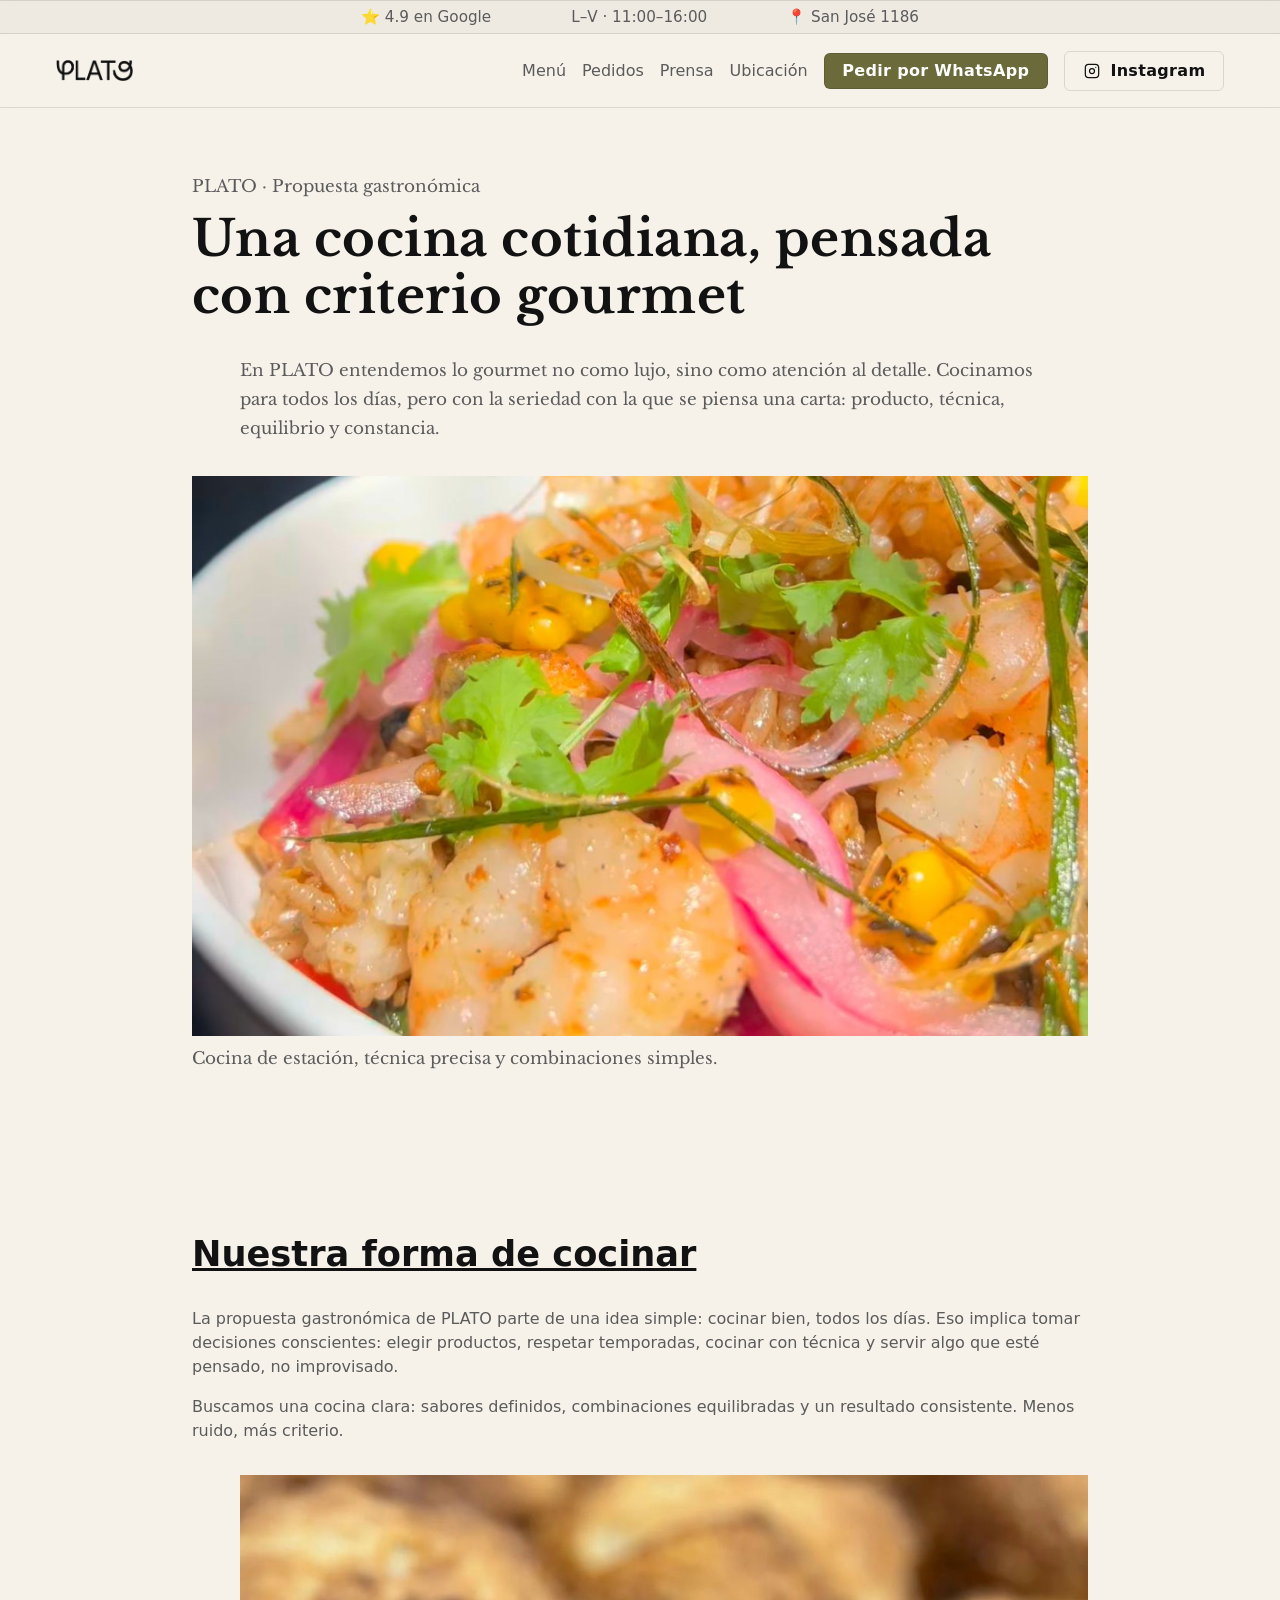
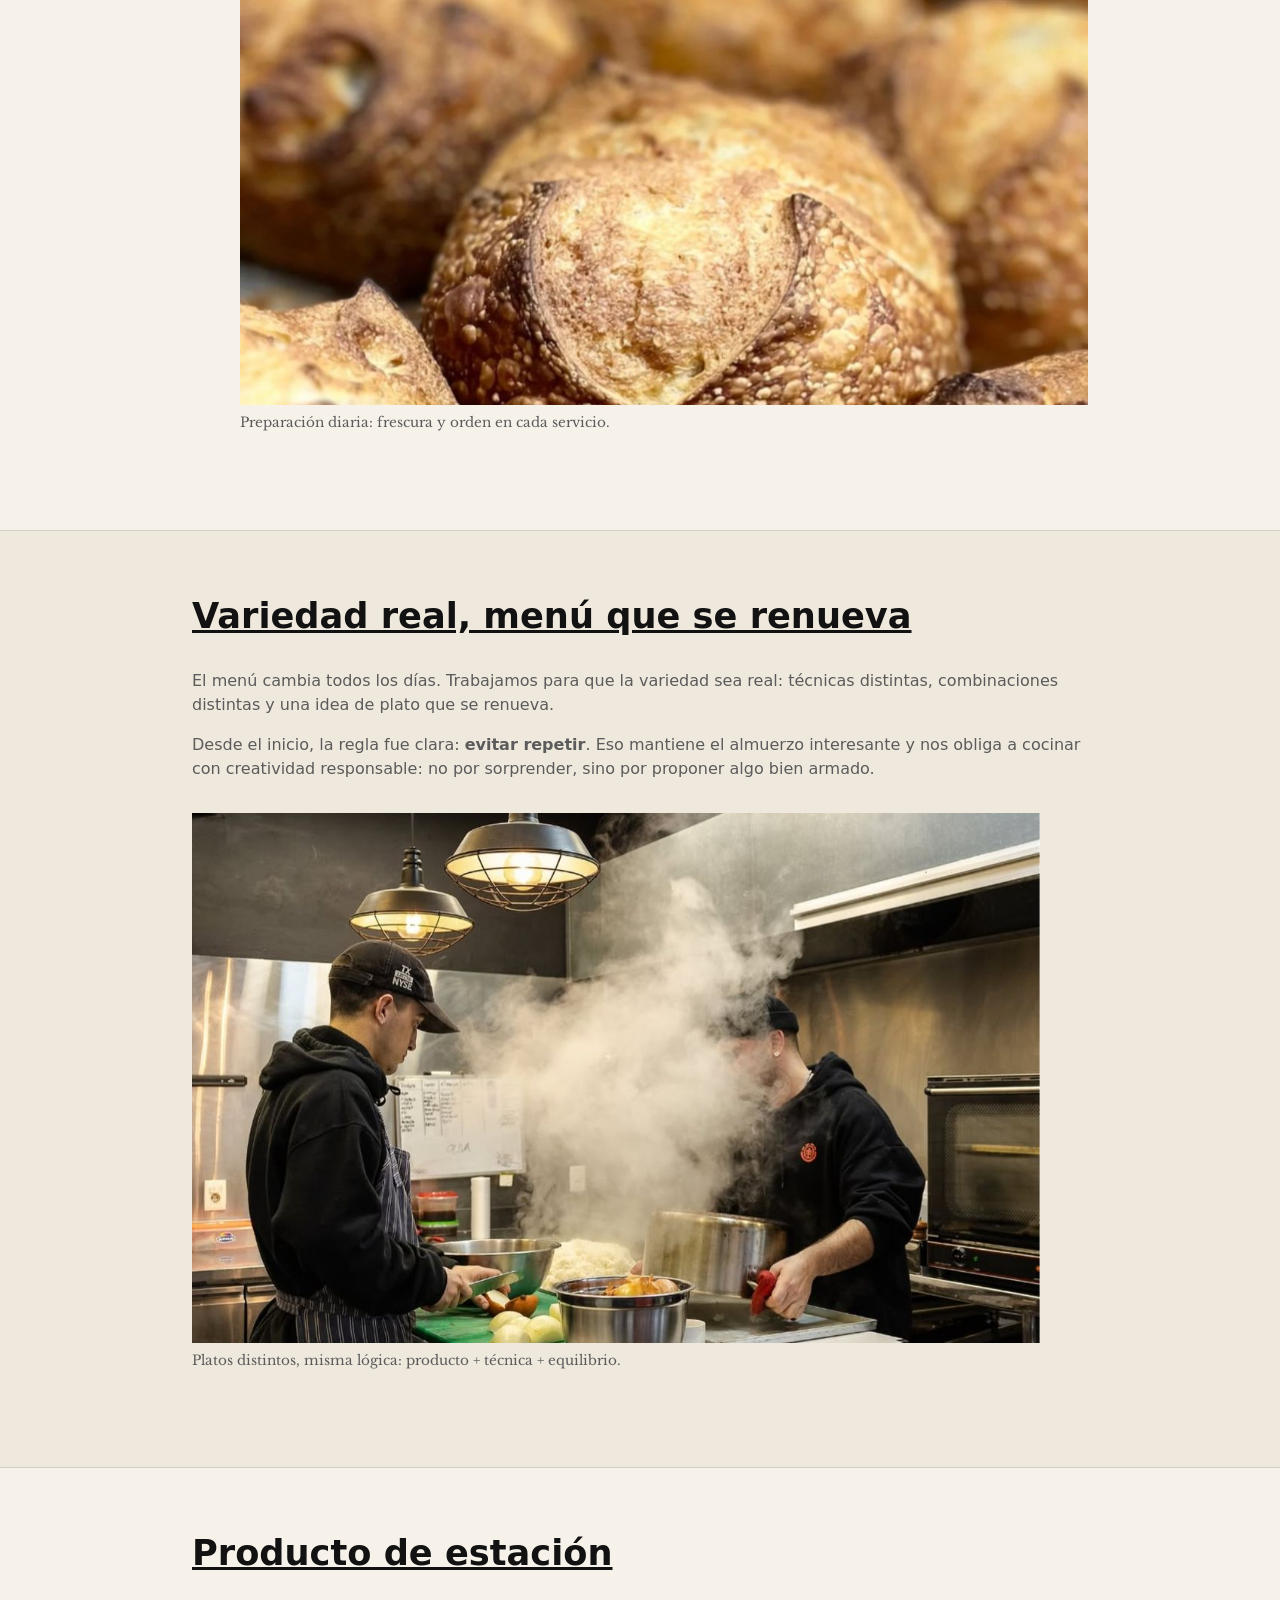
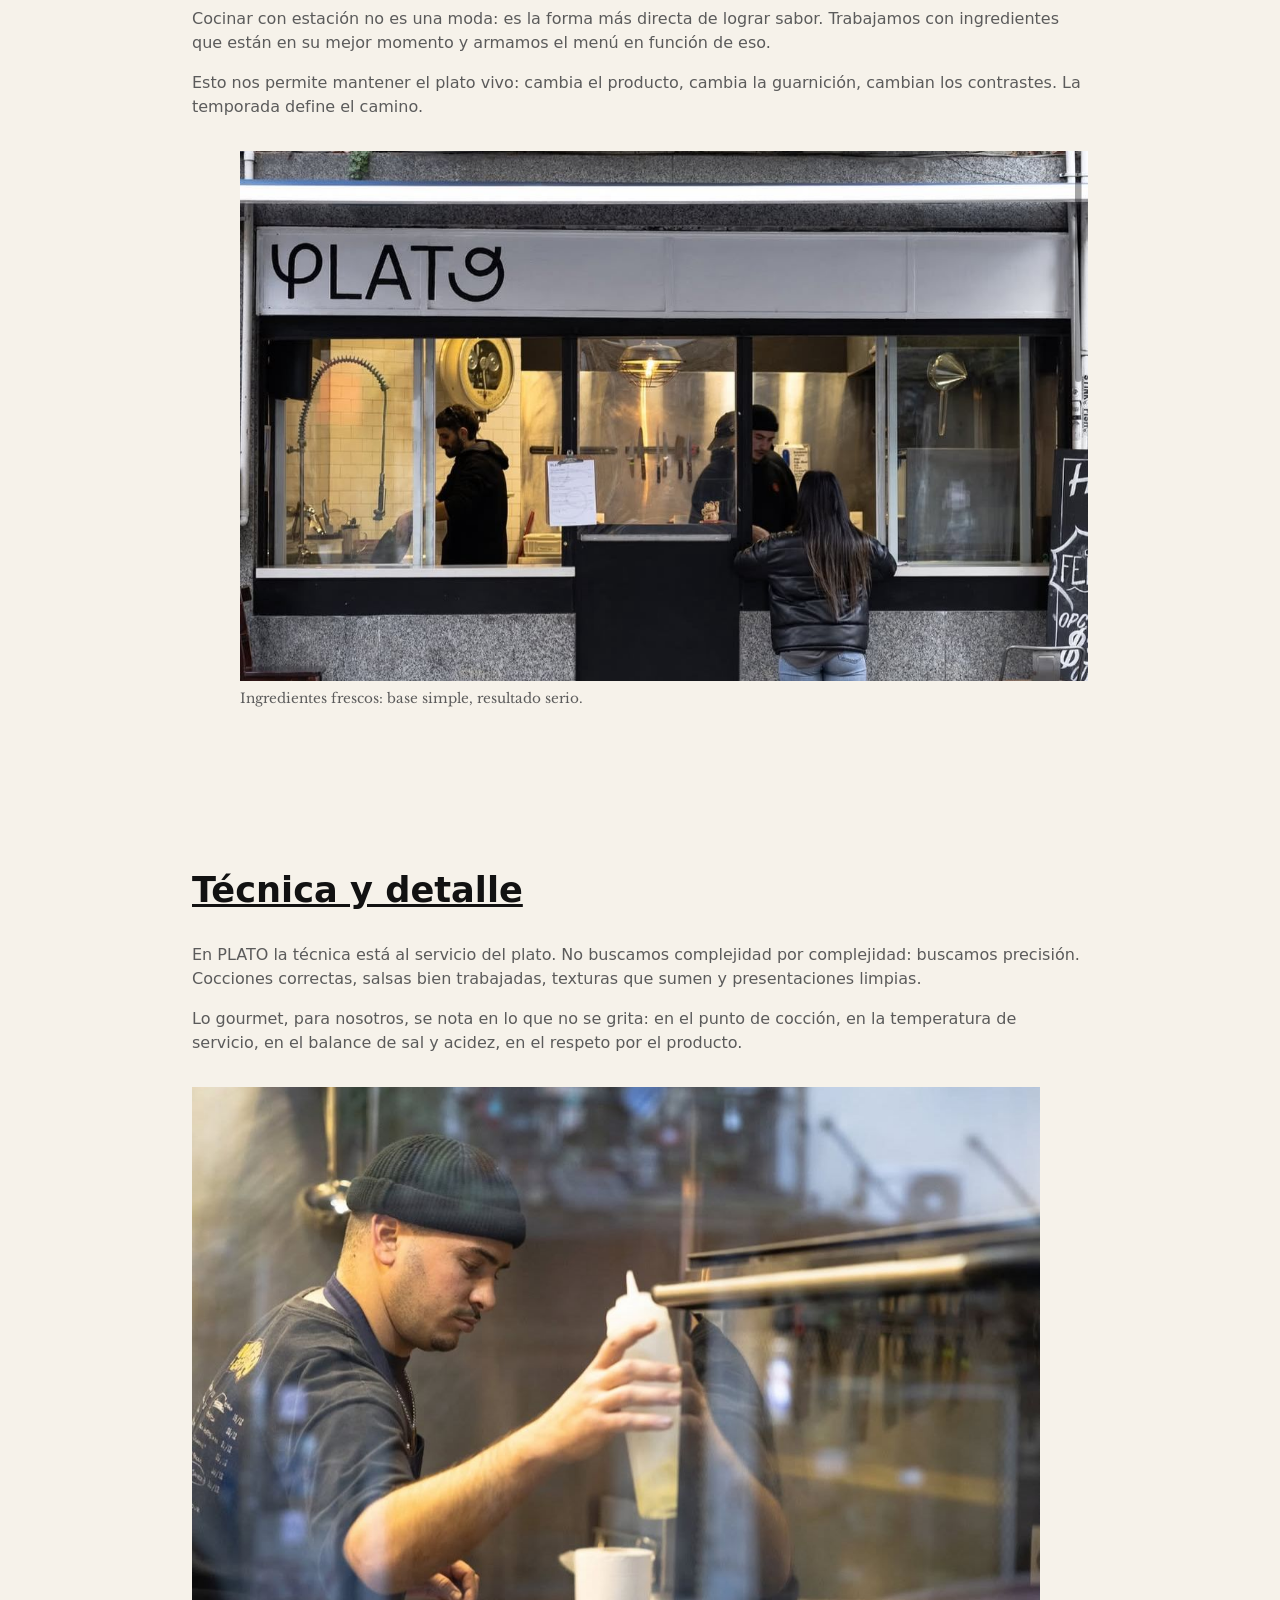
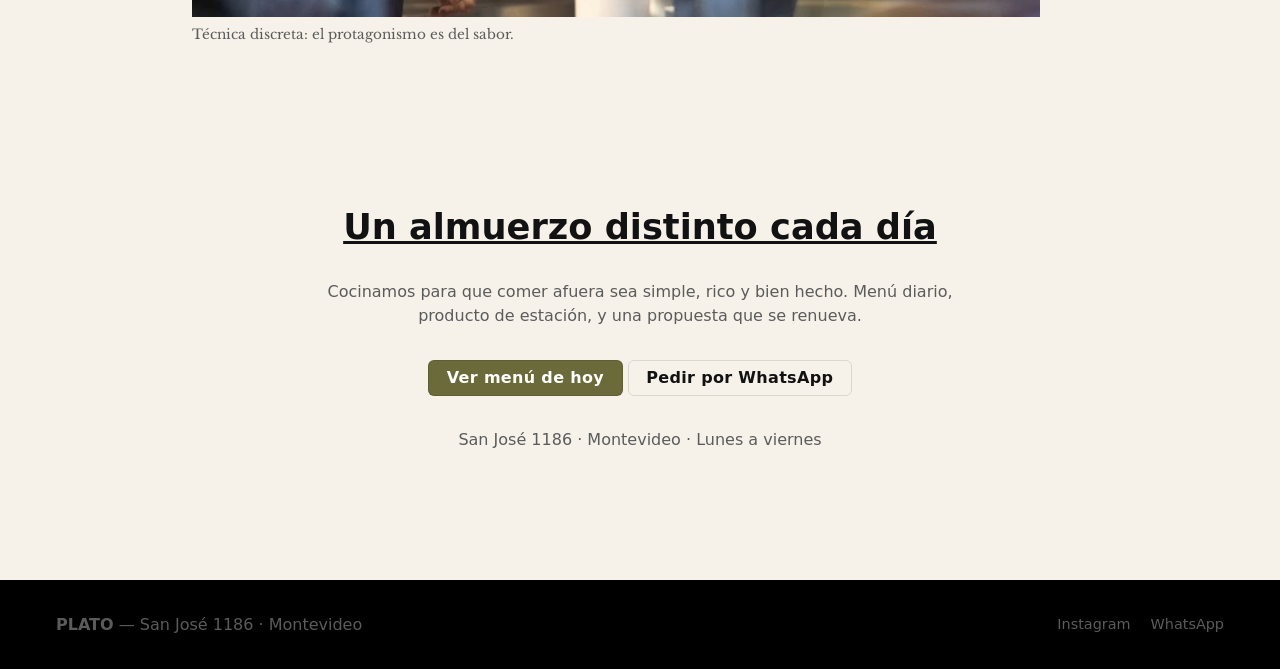
==== page.html @ 8101f3fa "coso" ====
<!doctype html>
<html lang="es">
  <head>
    <meta charset="UTF-8" />
    <meta name="viewport" content="width=device-width, initial-scale=1" />
    <title>Propuesta gastronómica | PLATO</title>

    <!-- (Opcional) Tipografía editorial -->
    <link rel="preconnect" href="https://fonts.googleapis.com" />
    <link rel="preconnect" href="https://fonts.gstatic.com" crossorigin />
    <link
      href="https://fonts.googleapis.com/css2?family=Libre+Baskerville:ital,wght@0,400;0,700;1,400&display=swap"
      rel="stylesheet"
    />

    <!-- Tu CSS -->
    <link rel="stylesheet" href="css/main.css" />
    <link rel="stylesheet" href="css/overrides.css" />
    <link rel="stylesheet" href="css/propuestapage.css" />
  </head>

  <body>
    <div class="page">
     <!-- Header -->
<header class="site-header" id="top">
  <section class="info-strip">
  <div class="container info-strip-inner">
    <a
  href="https://search.google.com/local/reviews?placeid=ChIJ72a1DeyBn5URlrzokHn5jHQ"
  target="_blank"
  rel="noopener"
  class="info-item info-google"
>
  ⭐ 4.9 en Google
</a>
    <span class="info-dot" aria-hidden="true"></span>
    <span class="info-item">L–V · 11:00–16:00</span>
    <span class="info-dot" aria-hidden="true"></span>
    <span class="info-item">📍 San José 1186</span>
  </div>
</section>
  <div class="container flex flex-between flex-wrap header-inner">
    <!-- Brand -->
    <a class="brand brand-logo-only" href="#top" aria-label="PLATO – Ir al inicio">
  <img
    class="brand-logo"
    src="assets/logo.png"
    alt="PLATO"
    width="44"
    height="44"
    loading="eager"
  />
</a>

    <!-- Nav desktop -->
    <nav class="nav nav-desktop" aria-label="Navegación principal">
      <a class="nav-link" href="#menu">Menú</a>
      <a class="nav-link" href="#pedidos">Pedidos</a>
      <a class="nav-link" href="#prensa">Prensa</a>
      <a class="nav-link" href="#ubicacion">Ubicación</a>

      <!-- CTA principal -->
      <a
        class="btn btn-primary nav-cta"
        href="https://wa.me/59891640124?text=Hola%20PLATO!%20Quiero%20pedir%20el%20plato%20de%20hoy."
        target="_blank"
        rel="noopener"
      >
        Pedir por WhatsApp
      </a>

      <!-- Link secundario -->
      <a
        class="btn btn-outline"
        href="https://www.instagram.com/plato.mvd"
        target="_blank"
        rel="noopener"
        aria-label="Instagram de PLATO"
        title="Instagram"
      >
        <svg
          class="btn-icon"
          xmlns="http://www.w3.org/2000/svg"
          viewBox="0 0 24 24"
          fill="none"
          stroke="currentColor"
          stroke-width="1.25"
          stroke-linecap="round"
          stroke-linejoin="round"
          aria-hidden="true"
        >
          <path stroke="none" d="M0 0h24v24H0z" fill="none" />
          <path
            d="M4 8a4 4 0 0 1 4 -4h8a4 4 0 0 1 4 4v8a4 4 0 0 1 -4 4h-8a4 4 0 0 1 -4 -4l0 -8"
          />
          <path d="M9 12a3 3 0 1 0 6 0a3 3 0 0 0 -6 0" />
          <path d="M16.5 7.5v.01" />
        </svg>
        Instagram
      </a>
    </nav>

    <!-- Botón hamburguesa (mobile) -->
    <button
      class="nav-toggle"
      type="button"
      aria-label="Abrir menú"
      aria-expanded="false"
      aria-controls="mobile-menu"
    >
      <span class="nav-toggle-lines" aria-hidden="true"></span>
    </button>
  </div>

  <!-- Overlay (mobile) -->
  <div class="menu-overlay" data-menu-close hidden></div>

  <!-- Menú mobile -->
  <div class="mobile-menu" id="mobile-menu" hidden>
    <nav class="nav nav-mobile" aria-label="Menú móvil">
      <a class="nav-link" href="index.html" data-menu-close>INICIO</a>
      <a class="nav-link" href="index.html#menu" data-menu-close>Menu</a>
      <a class="nav-link" href="index.html#prensa" data-menu-close>Prensa</a>
      <a class="nav-link" href="index.html#ubicacion" data-menu-close>Ubicación</a>

      <a
        class="btn btn-primary"
        href="https://wa.me/59891640124?text=Hola%20PLATO!%20Quiero%20pedir%20el%20plato%20de%20hoy."
        target="_blank"
        rel="noopener"
        data-menu-close
      >
        Pedir por WhatsApp
      </a>

      <a
        class="btn btn-outline"
        href="https://www.instagram.com/plato.mvd"
        target="_blank"
        rel="noopener"
        data-menu-close
      >
        <svg
          class="btn-icon"
          xmlns="http://www.w3.org/2000/svg"
          viewBox="0 0 24 24"
          fill="none"
          stroke="currentColor"
          stroke-width="1.25"
          stroke-linecap="round"
          stroke-linejoin="round"
          aria-hidden="true"
        >
          <path stroke="none" d="M0 0h24v24H0z" fill="none" />
          <path
            d="M4 8a4 4 0 0 1 4 -4h8a4 4 0 0 1 4 4v8a4 4 0 0 1 -4 4h-8a4 4 0 0 1 -4 -4l0 -8"
          />
          <path d="M9 12a3 3 0 1 0 6 0a3 3 0 0 0 -6 0" />
          <path d="M16.5 7.5v.01" />
        </svg>
        Instagram
      </a>
    </nav>
  </div>
</header><!-- HERO -->
<section class="section section-propuesta-hero">
  <div class="container container-narrow stack-md">
    <header class="stack-xs">
      <p class="text-muted">PLATO · Propuesta gastronómica</p>
      <h1>Una cocina cotidiana, pensada con criterio gourmet</h1>
    </header>

    <p class="text-muted max-w-lg">
      En PLATO entendemos lo gourmet no como lujo, sino como atención al
      detalle. Cocinamos para todos los días, pero con la seriedad con
      la que se piensa una carta: producto, técnica, equilibrio y
      constancia.
    </p>

    <!-- Imagen 1 (hero) -->
    <figure class="propuesta-media propuesta-center">
      <img
        src="assets/plato.jpg"
        alt="Plato servido con presentación minimalista"
        loading="lazy"
      />
      <figcaption class="text-muted">
        Cocina de estación, técnica precisa y combinaciones simples.
      </figcaption>
    </figure>
  </div>
</section>

<!-- FILOSOFÍA -->
<section class="section">
  <div class="container container-narrow stack-md">
    <h2>Nuestra forma de cocinar</h2>

    <div class="stack-sm">
      <p>
        La propuesta gastronómica de PLATO parte de una idea simple:
        cocinar bien, todos los días. Eso implica tomar decisiones
        conscientes: elegir productos, respetar temporadas, cocinar con
        técnica y servir algo que esté pensado, no improvisado.
      </p>

      <p>
        Buscamos una cocina clara: sabores definidos, combinaciones
        equilibradas y un resultado consistente. Menos ruido, más
        criterio.
      </p>
    </div>

    <!-- Imagen 2 -->
    <figure class="propuesta-media propuesta-right">
      <img
        src="assets/pancito.jpg"
        alt="Preparación de ingredientes frescos en cocina"
        loading="lazy"
      />
      <figcaption class="text-muted">
        Preparación diaria: frescura y orden en cada servicio.
      </figcaption>
    </figure>
  </div>
</section>

<!-- VARIEDAD / NO REPETIR -->
<section class="section section-propuesta-highlight">
  <div class="container container-narrow stack-md">
    <h2>Variedad real, menú que se renueva</h2>

    <div class="stack-sm">
      <p>
        El menú cambia todos los días. Trabajamos para que la variedad
        sea real: técnicas distintas, combinaciones distintas y una idea
        de plato que se renueva.
      </p>

      <p>
        Desde el inicio, la regla fue clara:
        <strong>evitar repetir</strong>. Eso mantiene el almuerzo
        interesante y nos obliga a cocinar con creatividad responsable:
        no por sorprender, sino por proponer algo bien armado.
      </p>
    </div>

    <!-- Imagen 3 -->
    <figure class="propuesta-media propuesta-left">
      <img
        src="assets/cocinas.jpg"
        alt="Tres platos diferentes servidos en mesa"
        loading="lazy"
      />
      <figcaption class="text-muted">
        Platos distintos, misma lógica: producto + técnica + equilibrio.
      </figcaption>
    </figure>
  </div>
</section>

<!-- PRODUCTO / ESTACIÓN -->
<section class="section">
  <div class="container container-narrow stack-md">
    <h2>Producto de estación</h2>

    <div class="stack-sm">
      <p>
        Cocinar con estación no es una moda: es la forma más directa de
        lograr sabor. Trabajamos con ingredientes que están en su mejor
        momento y armamos el menú en función de eso.
      </p>

      <p>
        Esto nos permite mantener el plato vivo: cambia el producto,
        cambia la guarnición, cambian los contrastes. La temporada
        define el camino.
      </p>
    </div>

    <!-- Imagen 4 -->
    <figure class="propuesta-media propuesta-right">
      <img
        src="assets/fachada.jpg"
        alt="Ingredientes frescos sobre mesa de trabajo"
        loading="lazy"
      />
      <figcaption class="text-muted">
        Ingredientes frescos: base simple, resultado serio.
      </figcaption>
    </figure>
  </div>
</section>

<!-- TÉCNICA -->
<section class="section">
  <div class="container container-narrow stack-md">
    <h2>Técnica y detalle</h2>

    <div class="stack-sm">
      <p>
        En PLATO la técnica está al servicio del plato. No buscamos
        complejidad por complejidad: buscamos precisión. Cocciones
        correctas, salsas bien trabajadas, texturas que sumen y
        presentaciones limpias.
      </p>

      <p>
        Lo gourmet, para nosotros, se nota en lo que no se grita: en el
        punto de cocción, en la temperatura de servicio, en el balance
        de sal y acidez, en el respeto por el producto.
      </p>
    </div>

    <!-- Imagen 5 -->
    <figure class="propuesta-media propuesta-left">
      <img
        src="assets/cocina.jpg"
        alt="Emplatado de un plato con terminación final"
        loading="lazy"
      />
      <figcaption class="text-muted">
        Técnica discreta: el protagonismo es del sabor.
      </figcaption>
    </figure>
  </div>
</section>
        <!-- CIERRE + CTA -->
        <section class="section section-propuesta-cta">
          <div class="container container-narrow stack-md text-center">
            <h2>Un almuerzo distinto cada día</h2>

            <p class="text-muted max-w-md">
              Cocinamos para que comer afuera sea simple, rico y bien hecho.
              Menú diario, producto de estación, y una propuesta que se renueva.
            </p>

            <div class="actions flex-center flex-wrap" style="gap: 0.75rem">
              <a class="btn btn-primary" href="/#menu">Ver menú de hoy</a>
              <a
                class="btn btn-outline"
                href="https://wa.me/59891640124"
                target="_blank"
                rel="noopener"
                >Pedir por WhatsApp</a
              >
            </div>

            <p class="text-muted">
              San José 1186 · Montevideo · Lunes a viernes
            </p>
          </div>
        </section>
      </main>

      <!-- FOOTER (reutilizá tu footer actual) -->
      <footer class="footer">
        <div class="container footer-inner">
          <p><strong>PLATO</strong> — San José 1186 · Montevideo</p>
          <div class="footer-links">
            <a
              href="https://instagram.com/plato.mvd"
              target="_blank"
              rel="noopener"
              >Instagram</a
            >
            <a href="https://wa.me/59891640124" target="_blank" rel="noopener"
              >WhatsApp</a
            >
          </div>
        </div>
      </footer>
    </div>

    <!-- (Opcional) Tu JS del menú mobile si ya lo tenés -->
    <script src="js/app.js"></script>
  </body>
</html>
---- css/main.css ----
/* =========================
   1. BASE (reset + variables)
========================= */
@import "base.css";

/* =========================
   2. LAYOUT (estructura)
========================= */
@import "layout.css";

/* =========================
   3. COMPONENTS (navbar, botones, cards)
========================= */
@import "components.css";
@import "navbar.css";

/* =========================
   4. PAGES / SECTIONS (hero, landing)
========================= */
@import "hero.css";
@import "seccionmenu.css";
@import "pruebasocial.css";
@import "galeria.css";
@import "ubicacion.css";
@import "propuesta.css";
/* =========================
   5. OVERRIDES / FIXES (siempre al final)
========================= */
@import "overrides.css";
---- css/overrides.css ----
/* =====================================================
   OVERRIDES — Proyecto PLATO
   (solo decisiones del sitio)
===================================================== */

/* 1) Fondo editorial global (JPG) */
body {
  background: var(--color-bg); /* sigue tu tema hibiscos */
}
:root {
  /* PLATO – tema editorial */
  --color-bg: #f6f2ea; /* papel */
  --color-bg-soft: #efe9dd; /* banda suave */
  --color-surface: #ffffff; /* cards */

  --color-text: #121212;
  --color-text-muted: #5b5b5b;
  --color-border: rgba(18, 18, 18, 0.12);

  --color-primary: #6b6a3a;
  --color-primary-dark: #4f4e2c;

  --header-bg: rgba(246, 242, 234, 0.92); /* 👈 PLATO header */
  --overlay-bg: rgba(20, 20, 20, 0.75);
}

/* 2) Levantamos TODO el contenido (solución limpia a “se superpone”) */
.page {
  position: relative;
  z-index: 1;
}

/* 3) Asegurar capas del header y overlays (si usás sticky + menú mobile) */
.site-header {
  background: var(--header-bg);
  position: sticky;
  top: 0;
  z-index: 100; /* arriba del contenido */
}

/* Overlay del menú mobile */
.menu-overlay {
  z-index: 200;
}

/* Panel del menú mobile */
.mobile-menu {
  z-index: 210;
}

/* 4) Si querés: en mobile bajamos opacidad/tamaño del fondo */
@media (max-width: 768px) {
  body::before {
    background-size: 140vw;
    opacity: 0.04;
  }
}
.page {
  position: relative;
  z-index: 1;
}
---- css/propuestapage.css ----
/* =====================================================
   PROPUESTA — Página editorial
===================================================== */

/* Tipografía editorial solo para esta página */
.section-propuesta-hero h1,
.section-propuesta-hero p,
main h2,
main p,
.propuesta-media figcaption {
  font-family: "Libre Baskerville", serif;
}

/* UI (nav/botones) en Inter/system */
.nav,
.btn,
.info-strip,
.footer {
  font-family: var(--font-ui);
}

/* Hero */
.section-propuesta-hero {
  padding-top: clamp(2rem, 6vw, 4rem);
  padding-bottom: clamp(2rem, 6vw, 4rem);
}

.section-propuesta-hero .text-muted {
  font-size: 1.05rem;
  line-height: 1.75;
}

.section-propuesta-hero h1 {
  font-size: clamp(2.1rem, 4.5vw, 3.1rem);
  line-height: 1.15;
  letter-spacing: 0.01em;
}

/* Lectura larga */
main h2 {
  font-size: clamp(1.5rem, 2.4vw, 2rem);
  line-height: 1.2;
  letter-spacing: 0.01em;
  margin-bottom: 0.25rem;
  text-decoration: underline;
}

main p {
  font-size: 1.05rem;
  line-height: 1.85;
  color: var(--color-text-muted);
}

/* Ritmo entre párrafos */
main .stack-sm > * + * {
  margin-top: 1rem;
}

/* Highlight section */
.section-propuesta-highlight {
  background: var(--color-bg-soft);
  border-top: 1px solid var(--color-border);
  border-bottom: 1px solid var(--color-border);
}

/* =====================================================
   PROPUESTA — Imagen + caption (sin card)
   + alternancia izquierda/derecha
===================================================== */

/* Figura (contenedor editorial) */
.propuesta-media {
  max-width: px;
  margin-block: 2rem;
}

/* Imagen */
.propuesta-media img {
  width: 100%;
  height: auto;
  display: block;

  aspect-ratio: 3 / 2; /* ✅ válido */
  object-fit: cover;

  border-radius: 0; /* PLATO editorial, recto. Cambiá si querés */
}

/* Caption (debajo, sin borde) */
.propuesta-media figcaption {
  margin-top: 0.5rem;
  padding: 0; /* ✅ sin padding tipo card */
  font-size: 0.85rem;
  line-height: 1.5;
  color: var(--color-text-muted);
  border: 0; /* ✅ sin borde tipo card */
}

/* Alternancia DESKTOP */
@media (min-width: 900px) {
  .propuesta-left {
    margin-left: 0;
    margin-right: auto;
  }

  .propuesta-right {
    margin-left: auto;
    margin-right: 0;
  }
}

/* Desktop: si querés un poco más panorámicas */
@media (min-width: 900px) {
  .propuesta-media img {
    aspect-ratio: 16 / 10;
  }
}

/* Mobile: centradas y lectura cómoda */
@media (max-width: 899px) {
  .propuesta-media {
    margin-inline: auto;
  }
}

@media (max-width: 600px) {
  main p {
    font-size: 1rem;
    line-height: 1.75;
  }

  .propuesta-media figcaption {
    font-size: 0.85rem;
  }
}

@media (min-width: 900px) {
  .propuesta-left {
    margin-left: 0;
    margin-right: auto;
    padding-right: 3rem; /* aire hacia el centro */
  }

  .propuesta-right {
    margin-left: auto;
    margin-right: 0;
    padding-left: 3rem; /* aire hacia el centro */
  }

  .propuesta-center {
    margin-inline: auto;
    padding-inline: 0;
  }
}
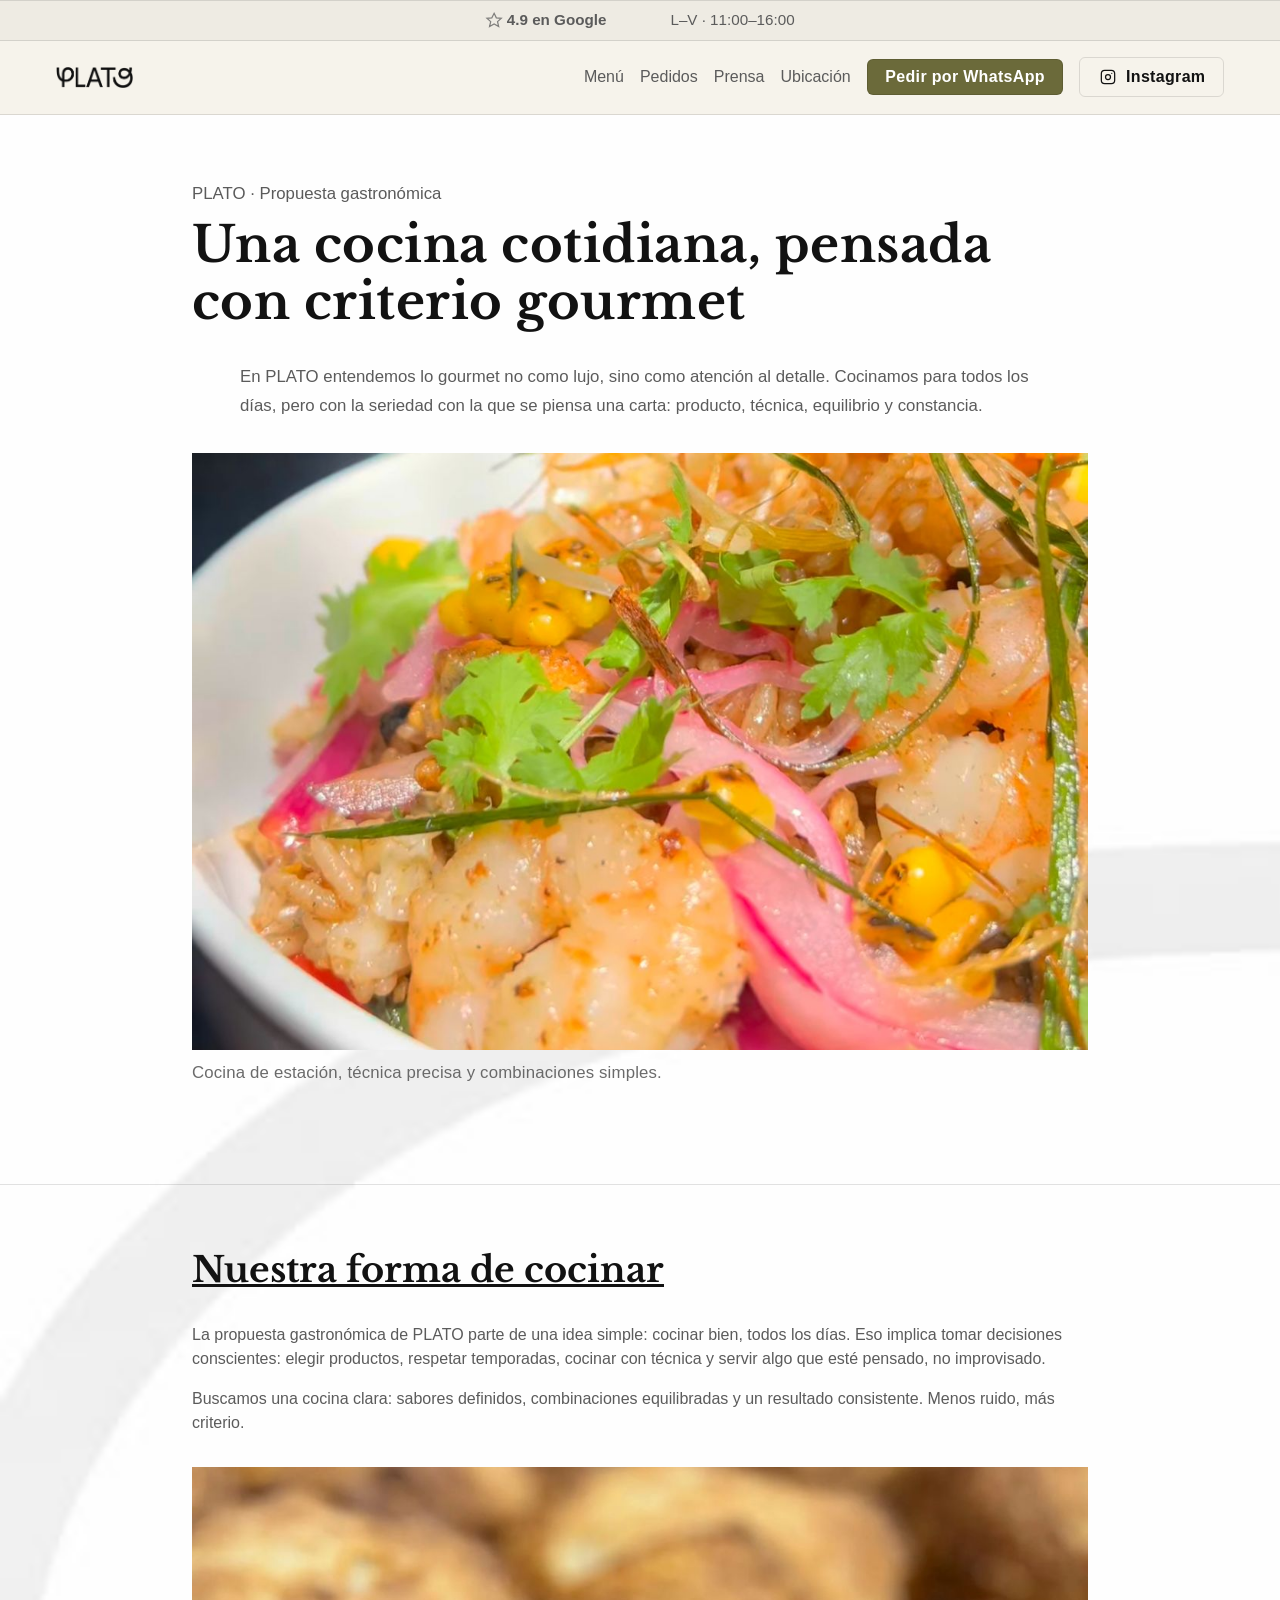
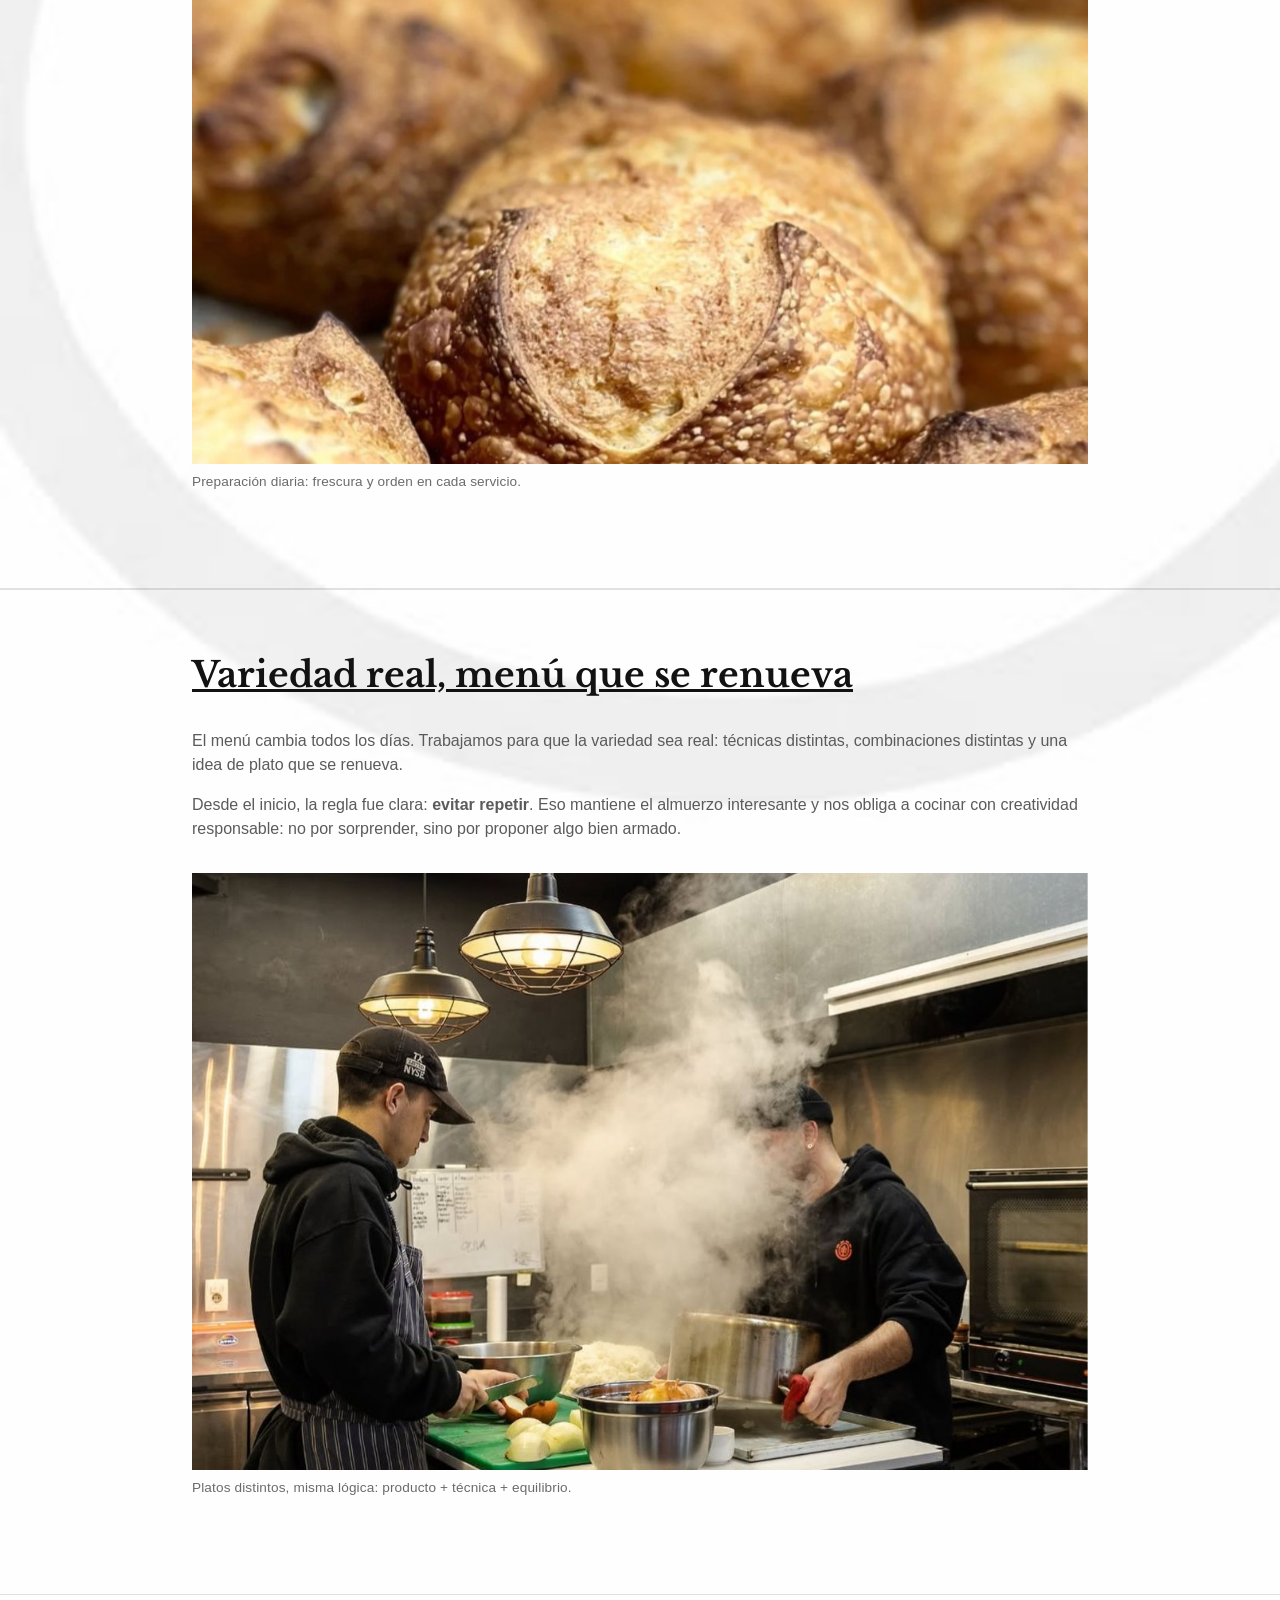
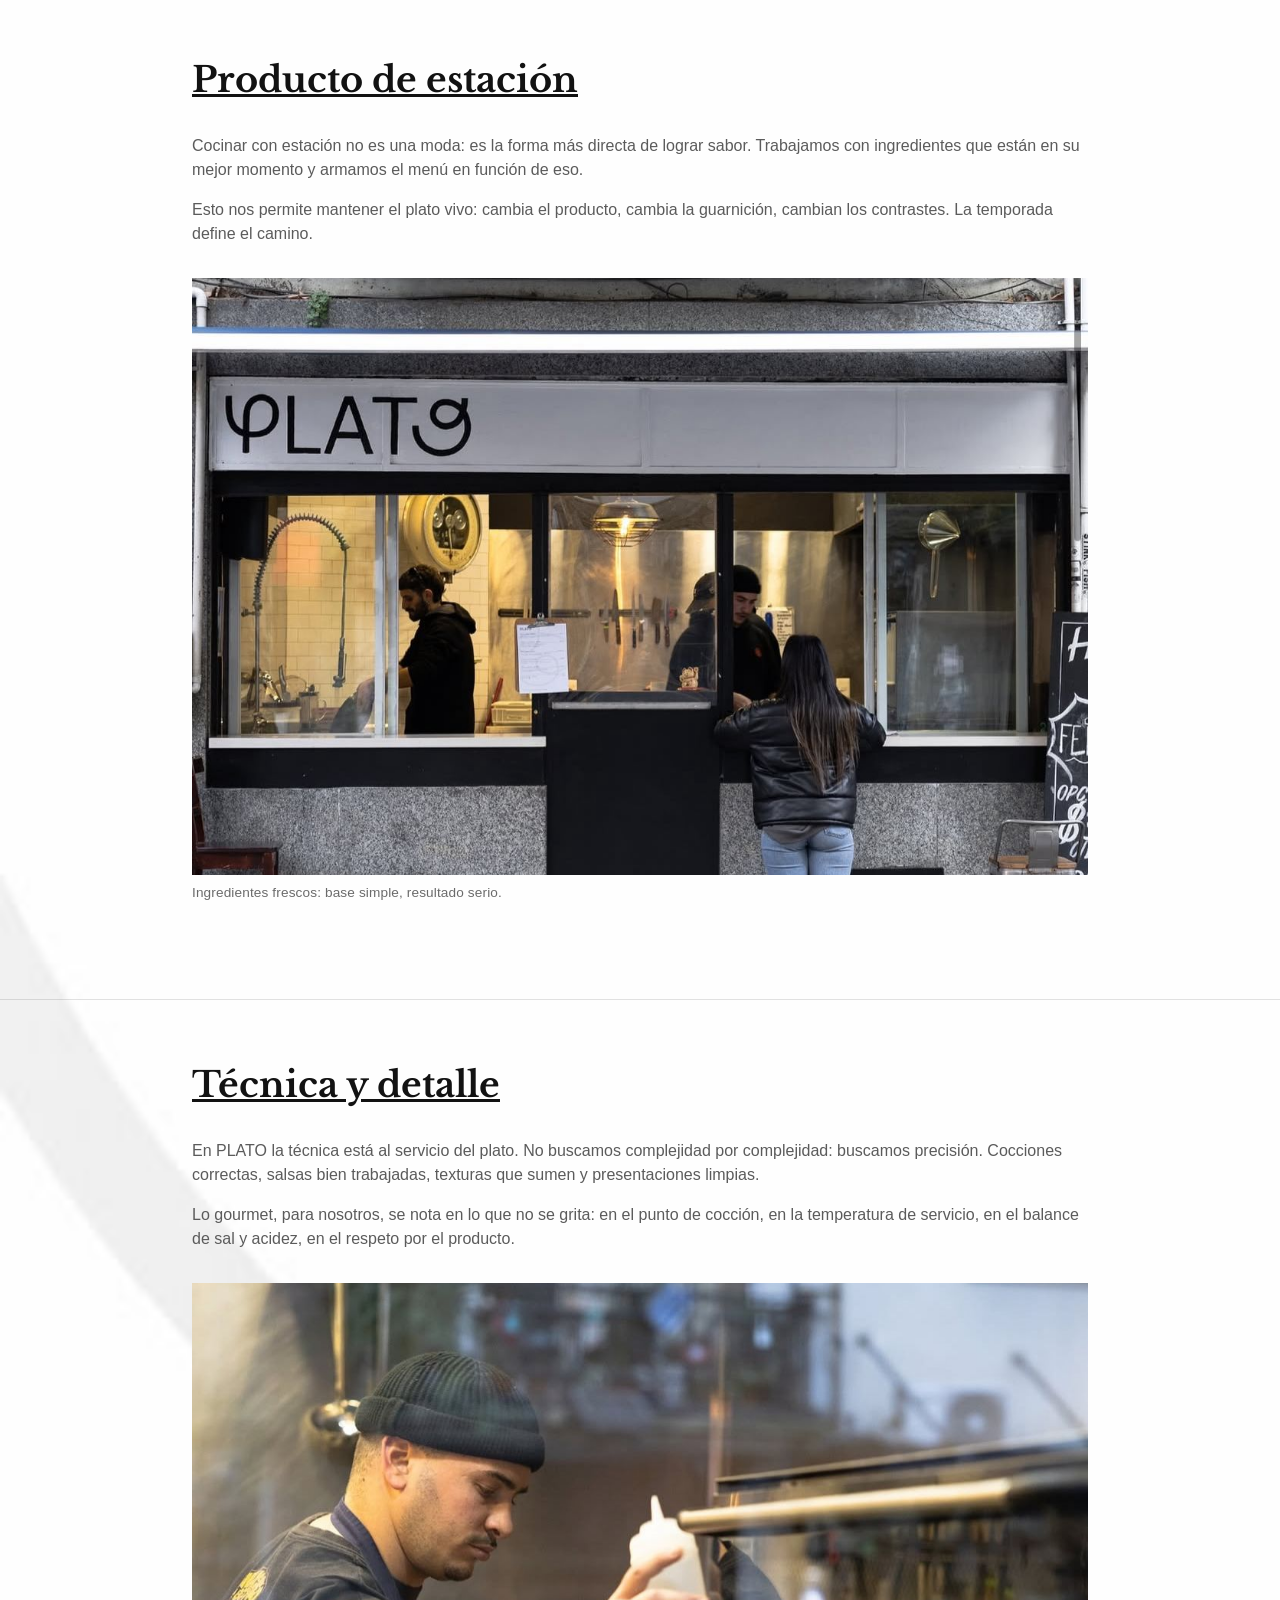
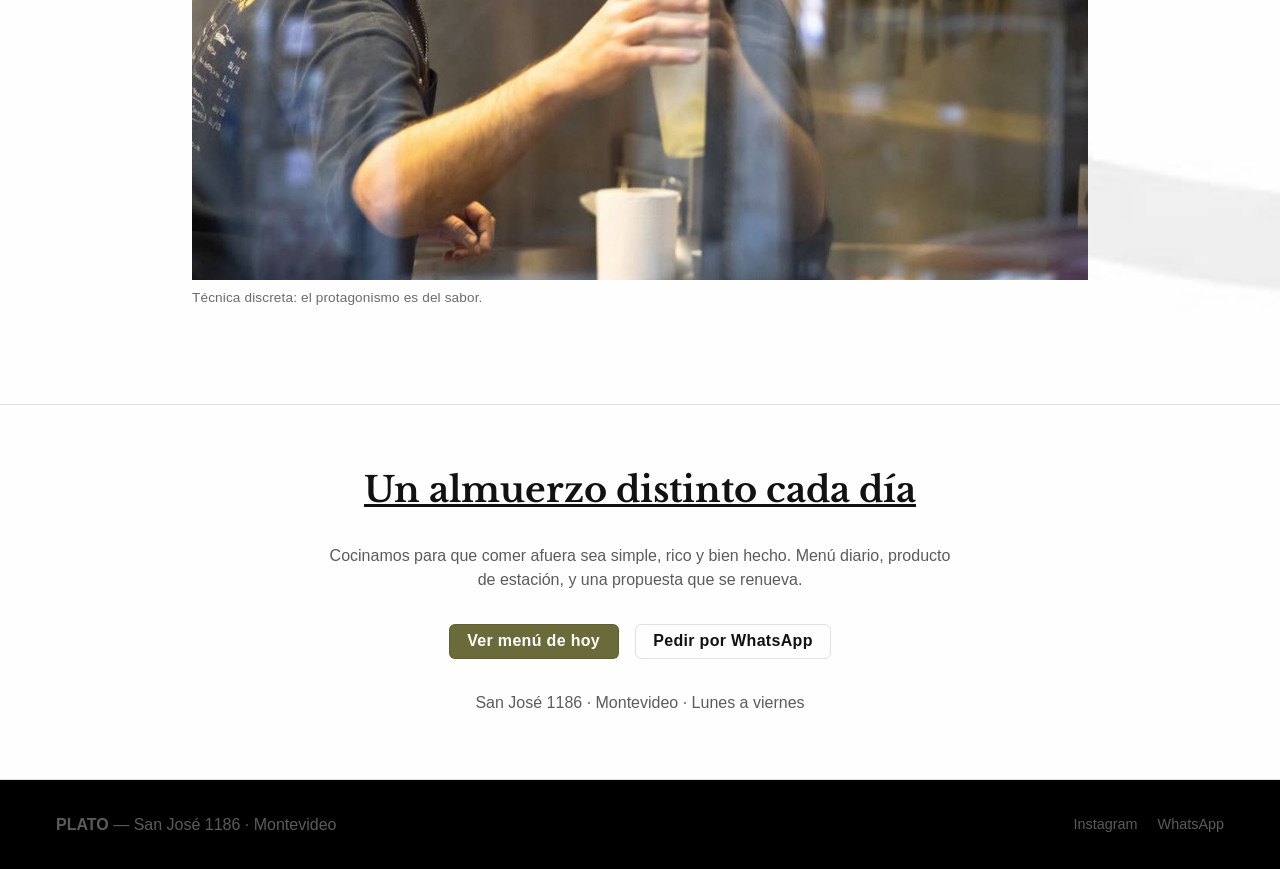
==== commit b1181e77: "actualiza" ====
--- a/page.html
+++ b/page.html
@@ -20,9 +20,9 @@
   </head>
 
   <body>
-    <div class="page">
+    <div class="page" id="top">
      <!-- Header -->
-<header class="site-header" id="top">
+<header class="site-header" >
   <section class="info-strip">
   <div class="container info-strip-inner">
     <a
@@ -31,14 +31,25 @@
   rel="noopener"
   class="info-item info-google"
 >
-  ⭐ 4.9 en Google
+ <svg
+  class="icon icon-star"
+  viewBox="0 0 24 24"
+  aria-hidden="true"
+>
+  <path
+    d="M12 3l2.9 6 6.6.6-5 4.4 1.5 6.4L12 17l-6 3.4L7.5 14 2.5 9.6 9 9z"
+    fill="none"
+    stroke="currentColor"
+    stroke-width="1.6"
+  />
+</svg><strong> 4.9 en Google</strong>
 </a>
     <span class="info-dot" aria-hidden="true"></span>
     <span class="info-item">L–V · 11:00–16:00</span>
-    <span class="info-dot" aria-hidden="true"></span>
-    <span class="info-item">📍 San José 1186</span>
-  </div>
-</section>
+    
+  </div>
+</section>
+  
   <div class="container flex flex-between flex-wrap header-inner">
     <!-- Brand -->
     <a class="brand brand-logo-only" href="#top" aria-label="PLATO – Ir al inicio">
@@ -118,7 +129,7 @@
   <!-- Menú mobile -->
   <div class="mobile-menu" id="mobile-menu" hidden>
     <nav class="nav nav-mobile" aria-label="Menú móvil">
-      <a class="nav-link" href="index.html" data-menu-close>INICIO</a>
+      <a class="nav-link" href="index.html" data-menu-close>Inicio</a>
       <a class="nav-link" href="index.html#menu" data-menu-close>Menu</a>
       <a class="nav-link" href="index.html#prensa" data-menu-close>Prensa</a>
       <a class="nav-link" href="index.html#ubicacion" data-menu-close>Ubicación</a>
@@ -335,8 +346,8 @@
               Menú diario, producto de estación, y una propuesta que se renueva.
             </p>
 
-            <div class="actions flex-center flex-wrap" style="gap: 0.75rem">
-              <a class="btn btn-primary" href="/#menu">Ver menú de hoy</a>
+            <div class="actions">
+              <a class="btn btn-primary" href="index.html#menu">Ver menú de hoy</a>
               <a
                 class="btn btn-outline"
                 href="https://wa.me/59891640124"
--- a/css/overrides.css
+++ b/css/overrides.css
@@ -5,8 +5,12 @@
 
 /* 1) Fondo editorial global (JPG) */
 body {
-  background: var(--color-bg); /* sigue tu tema hibiscos */
+  background: url(../assets/fondooo.jpeg);
+  background-position: left;
+  background-repeat: no-repeat;
+  background-size: cover;
 }
+
 :root {
   /* PLATO – tema editorial */
   --color-bg: #f6f2ea; /* papel */
@@ -59,3 +63,12 @@
   position: relative;
   z-index: 1;
 }
+
+:root {
+  --nav-offset: 100px; /* ajustá según la altura real del header */
+}
+
+html {
+  scroll-padding-top: var(--nav-offset);
+  scroll-behavior: smooth;
+}
--- a/css/propuestapage.css
+++ b/css/propuestapage.css
@@ -2,16 +2,13 @@
    PROPUESTA — Página editorial
 ===================================================== */
 
-/* Tipografía editorial solo para esta página */
-.section-propuesta-hero h1,
-.section-propuesta-hero p,
-main h2,
-main p,
-.propuesta-media figcaption {
+.page-propuesta h1,
+.page-propuesta p,
+.page-propuesta h2,
+.page-propuesta .propuesta-media figcaption {
   font-family: "Libre Baskerville", serif;
 }
 
-/* UI (nav/botones) en Inter/system */
 .nav,
 .btn,
 .info-strip,
@@ -37,7 +34,7 @@
 }
 
 /* Lectura larga */
-main h2 {
+.page-propuesta h2 {
   font-size: clamp(1.5rem, 2.4vw, 2rem);
   line-height: 1.2;
   letter-spacing: 0.01em;
@@ -45,78 +42,63 @@
   text-decoration: underline;
 }
 
-main p {
+.page-propuesta p {
   font-size: 1.05rem;
   line-height: 1.85;
   color: var(--color-text-muted);
 }
 
-/* Ritmo entre párrafos */
-main .stack-sm > * + * {
+.page-propuesta .stack-sm > * + * {
   margin-top: 1rem;
 }
 
-/* Highlight section */
+/* Highlight */
 .section-propuesta-highlight {
-  background: var(--color-bg-soft);
   border-top: 1px solid var(--color-border);
   border-bottom: 1px solid var(--color-border);
 }
 
 /* =====================================================
-   PROPUESTA — Imagen + caption (sin card)
-   + alternancia izquierda/derecha
+   PROPUESTA — Imagen + caption
 ===================================================== */
 
-/* Figura (contenedor editorial) */
 .propuesta-media {
-  max-width: px;
+  max-width: 920px;
   margin-block: 2rem;
 }
 
-/* Imagen */
 .propuesta-media img {
   width: 100%;
   height: auto;
   display: block;
-
-  aspect-ratio: 3 / 2; /* ✅ válido */
+  aspect-ratio: 3 / 2;
   object-fit: cover;
-
-  border-radius: 0; /* PLATO editorial, recto. Cambiá si querés */
+  border-radius: 0;
 }
 
-/* Caption (debajo, sin borde) */
 .propuesta-media figcaption {
   margin-top: 0.5rem;
-  padding: 0; /* ✅ sin padding tipo card */
+  padding: 0;
   font-size: 0.85rem;
   line-height: 1.5;
   color: var(--color-text-muted);
-  border: 0; /* ✅ sin borde tipo card */
+  border: 0;
+  opacity: 0.9;
+  letter-spacing: 0.01em;
 }
 
-/* Alternancia DESKTOP */
+/* Responsive */
 @media (min-width: 900px) {
-  .propuesta-left {
-    margin-left: 0;
-    margin-right: auto;
+  .propuesta-media {
+    aspect-ratio: 200px;
   }
 
-  .propuesta-right {
-    margin-left: auto;
-    margin-right: 0;
+  .propuesta-center {
+    margin-inline: auto;
+    padding-inline: 0;
   }
 }
 
-/* Desktop: si querés un poco más panorámicas */
-@media (min-width: 900px) {
-  .propuesta-media img {
-    aspect-ratio: 16 / 10;
-  }
-}
-
-/* Mobile: centradas y lectura cómoda */
 @media (max-width: 899px) {
   .propuesta-media {
     margin-inline: auto;
@@ -124,7 +106,7 @@
 }
 
 @media (max-width: 600px) {
-  main p {
+  .page-propuesta p {
     font-size: 1rem;
     line-height: 1.75;
   }
@@ -132,23 +114,20 @@
   .propuesta-media figcaption {
     font-size: 0.85rem;
   }
+  .section-propuesta-cta .actions {
+    flex-direction: column;
+    align-items: center;
+    gap: 0.75rem;
+  }
+
+  .section-propuesta-cta .actions .btn {
+    width: 80%;
+    max-width: 260px;
+  }
 }
 
-@media (min-width: 900px) {
-  .propuesta-left {
-    margin-left: 0;
-    margin-right: auto;
-    padding-right: 3rem; /* aire hacia el centro */
-  }
-
-  .propuesta-right {
-    margin-left: auto;
-    margin-right: 0;
-    padding-left: 3rem; /* aire hacia el centro */
-  }
-
-  .propuesta-center {
-    margin-inline: auto;
-    padding-inline: 0;
-  }
+.section-propuesta-cta .actions {
+  display: flex;
+  justify-content: center;
+  gap: 1rem; /* 🔑 separa los botones */
 }
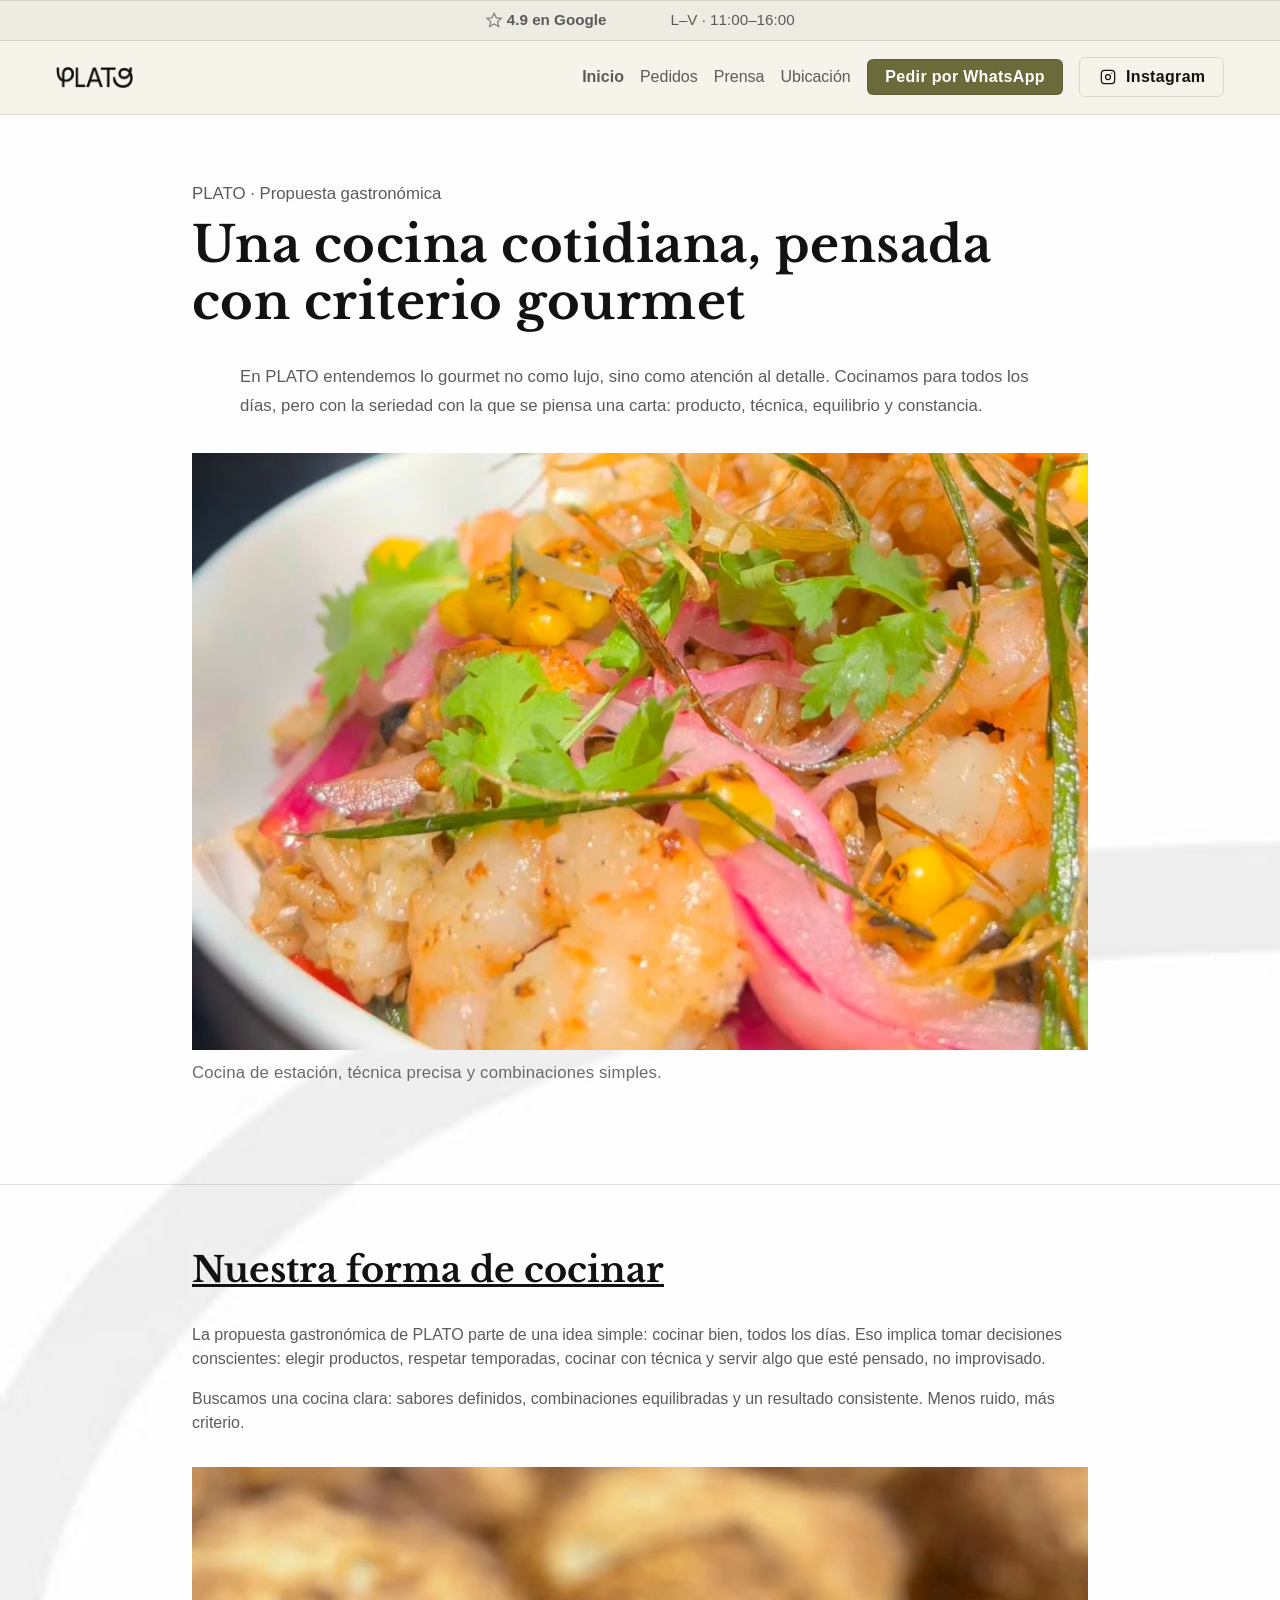
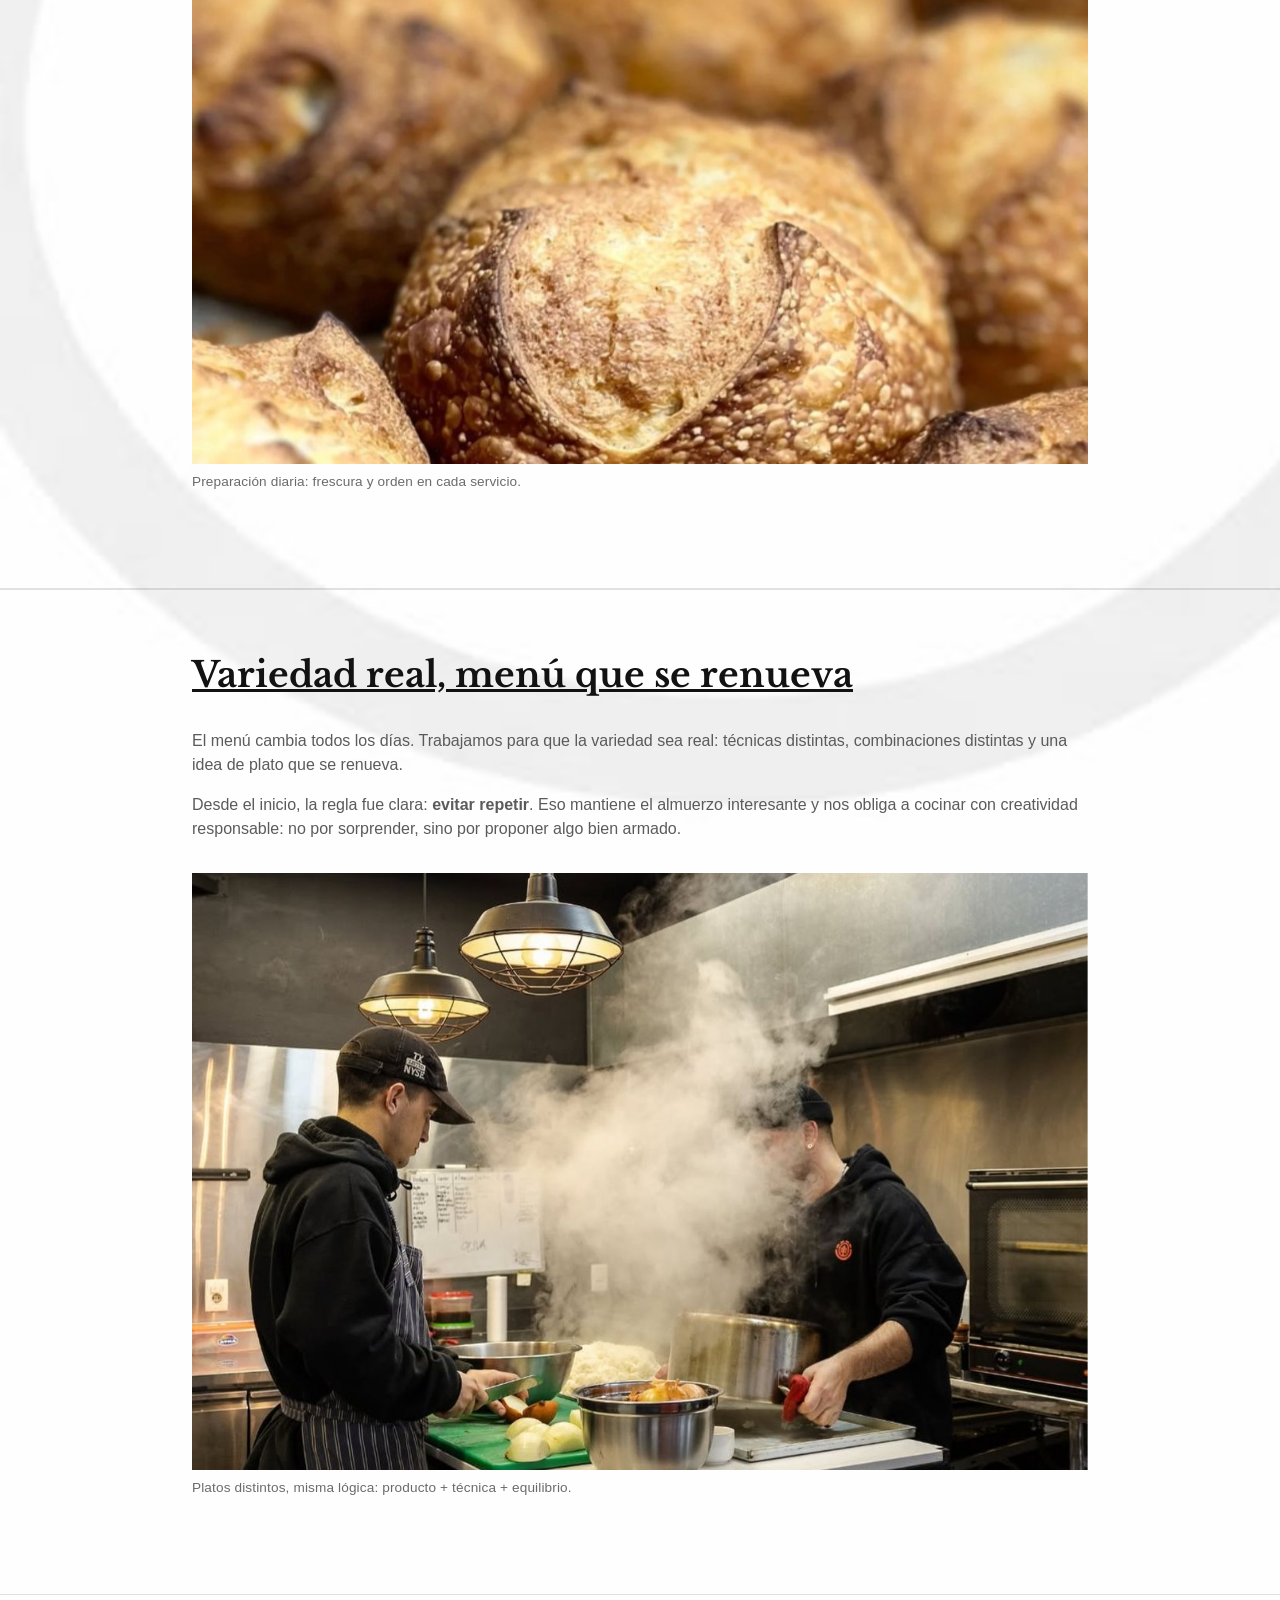
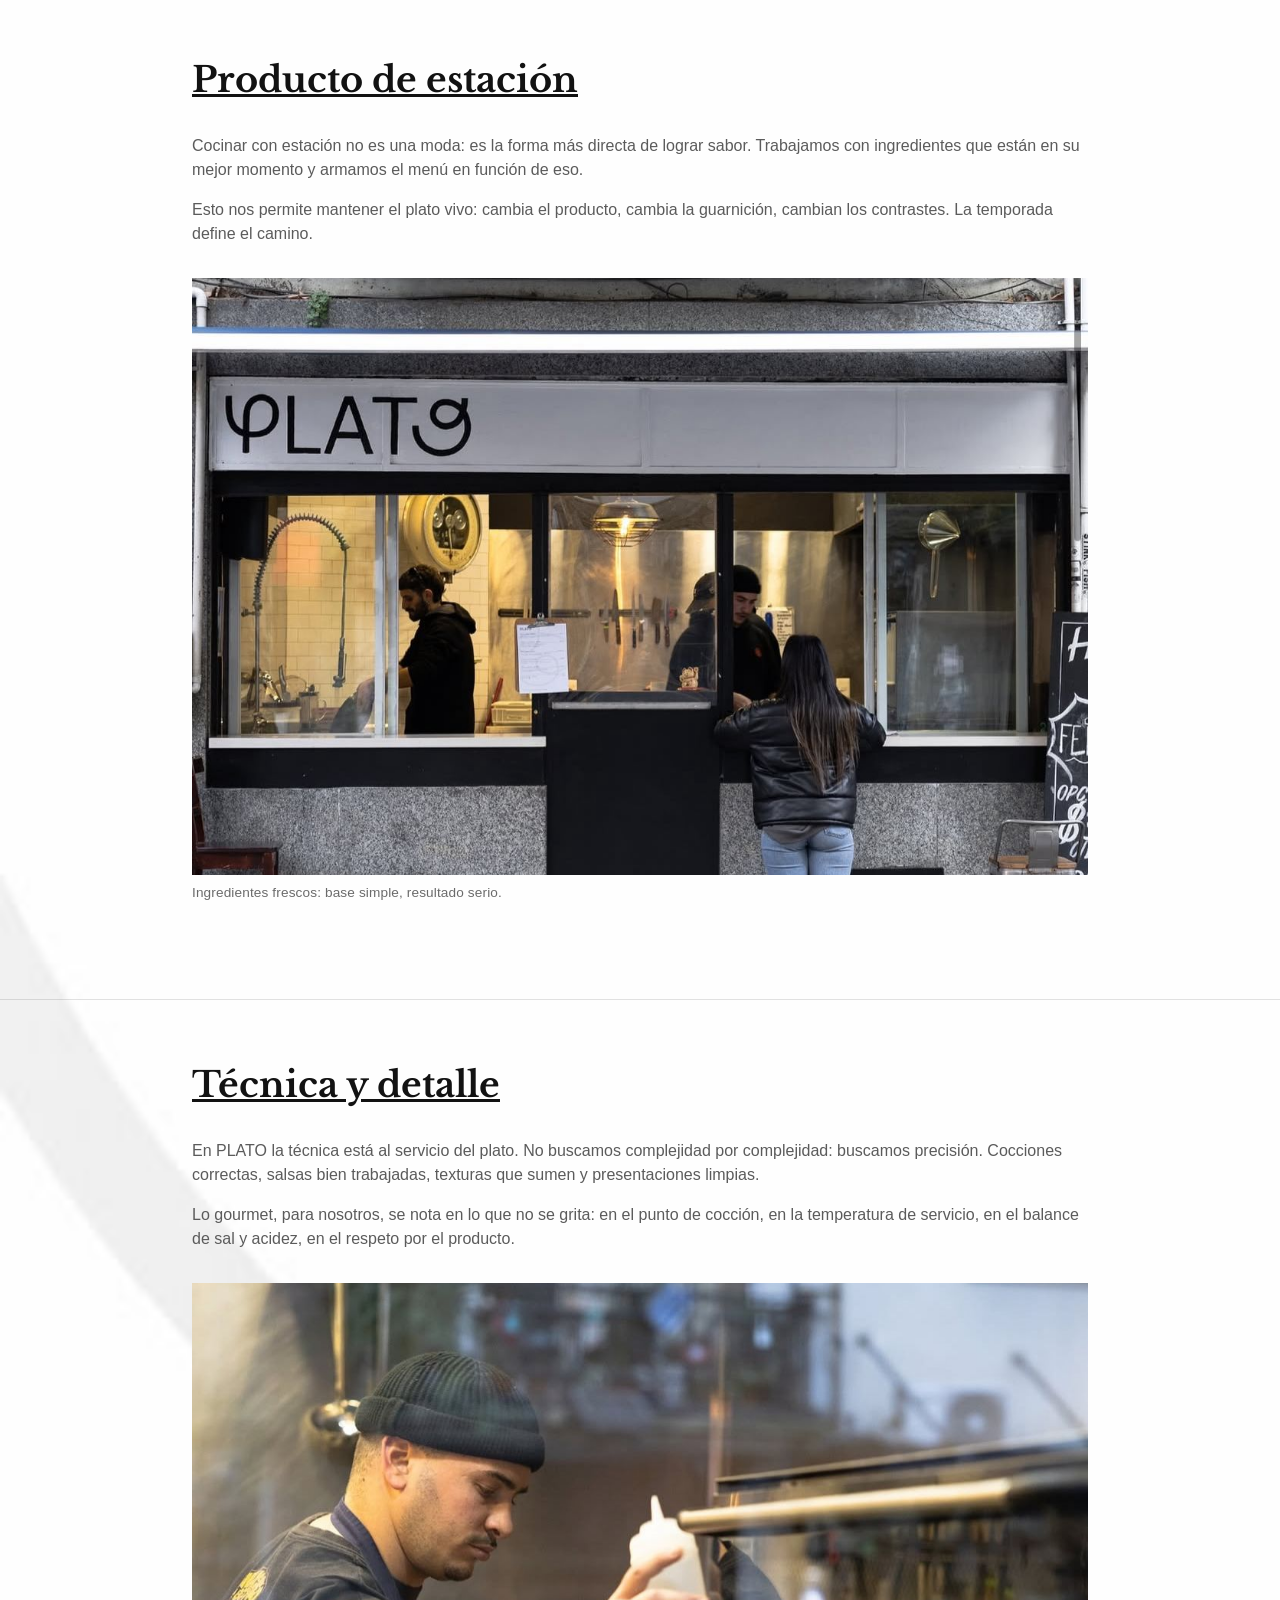
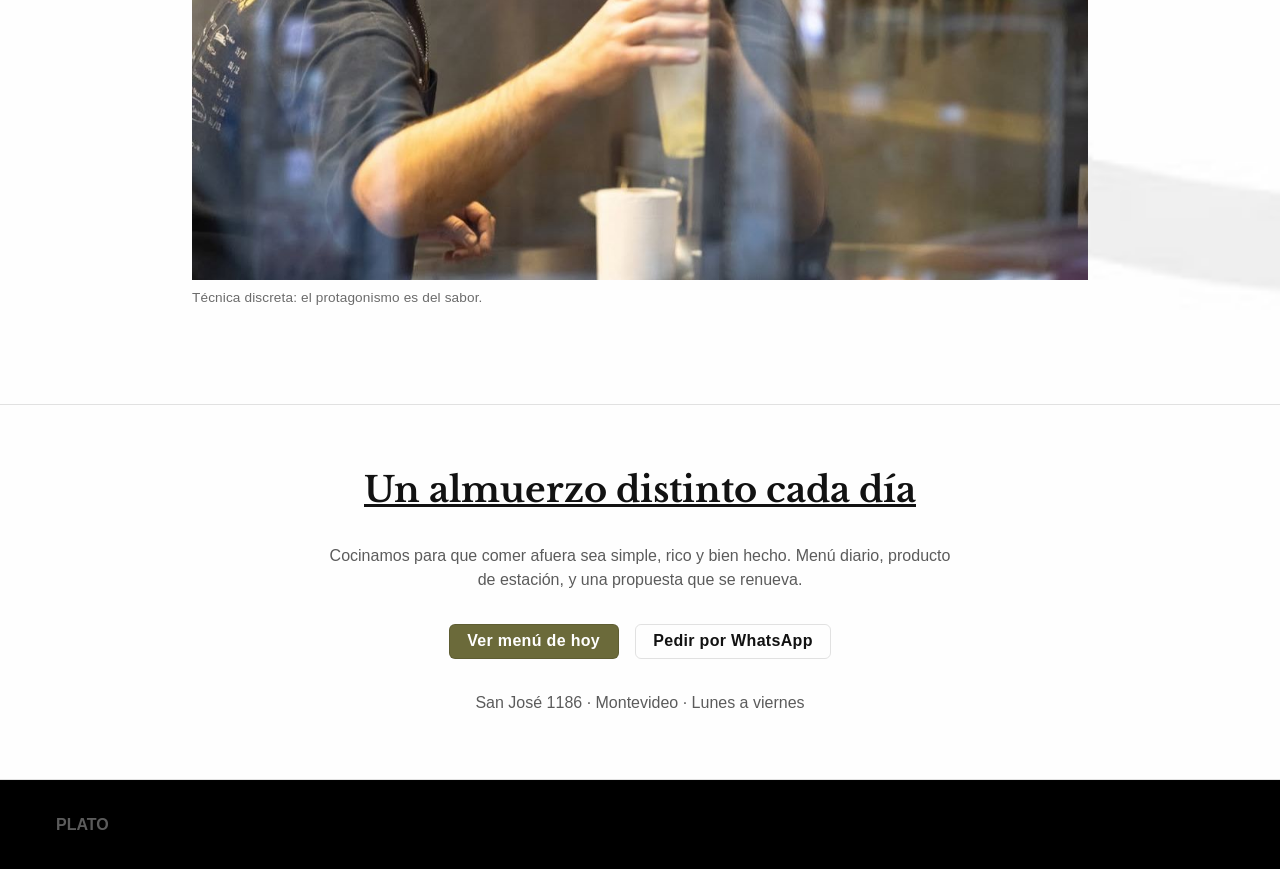
==== commit 74e2231b: "Refine navigation, gallery, and location styles" ====
--- a/page.html
+++ b/page.html
@@ -65,7 +65,7 @@
 
     <!-- Nav desktop -->
     <nav class="nav nav-desktop" aria-label="Navegación principal">
-      <a class="nav-link" href="#menu">Menú</a>
+      <a class="nav-link" href="index.html"><strong>Inicio</strong></a>
       <a class="nav-link" href="#pedidos">Pedidos</a>
       <a class="nav-link" href="#prensa">Prensa</a>
       <a class="nav-link" href="#ubicacion">Ubicación</a>
@@ -367,18 +367,8 @@
       <!-- FOOTER (reutilizá tu footer actual) -->
       <footer class="footer">
         <div class="container footer-inner">
-          <p><strong>PLATO</strong> — San José 1186 · Montevideo</p>
-          <div class="footer-links">
-            <a
-              href="https://instagram.com/plato.mvd"
-              target="_blank"
-              rel="noopener"
-              >Instagram</a
-            >
-            <a href="https://wa.me/59891640124" target="_blank" rel="noopener"
-              >WhatsApp</a
-            >
-          </div>
+          <p><strong>PLATO</strong></p>
+      
         </div>
       </footer>
     </div>
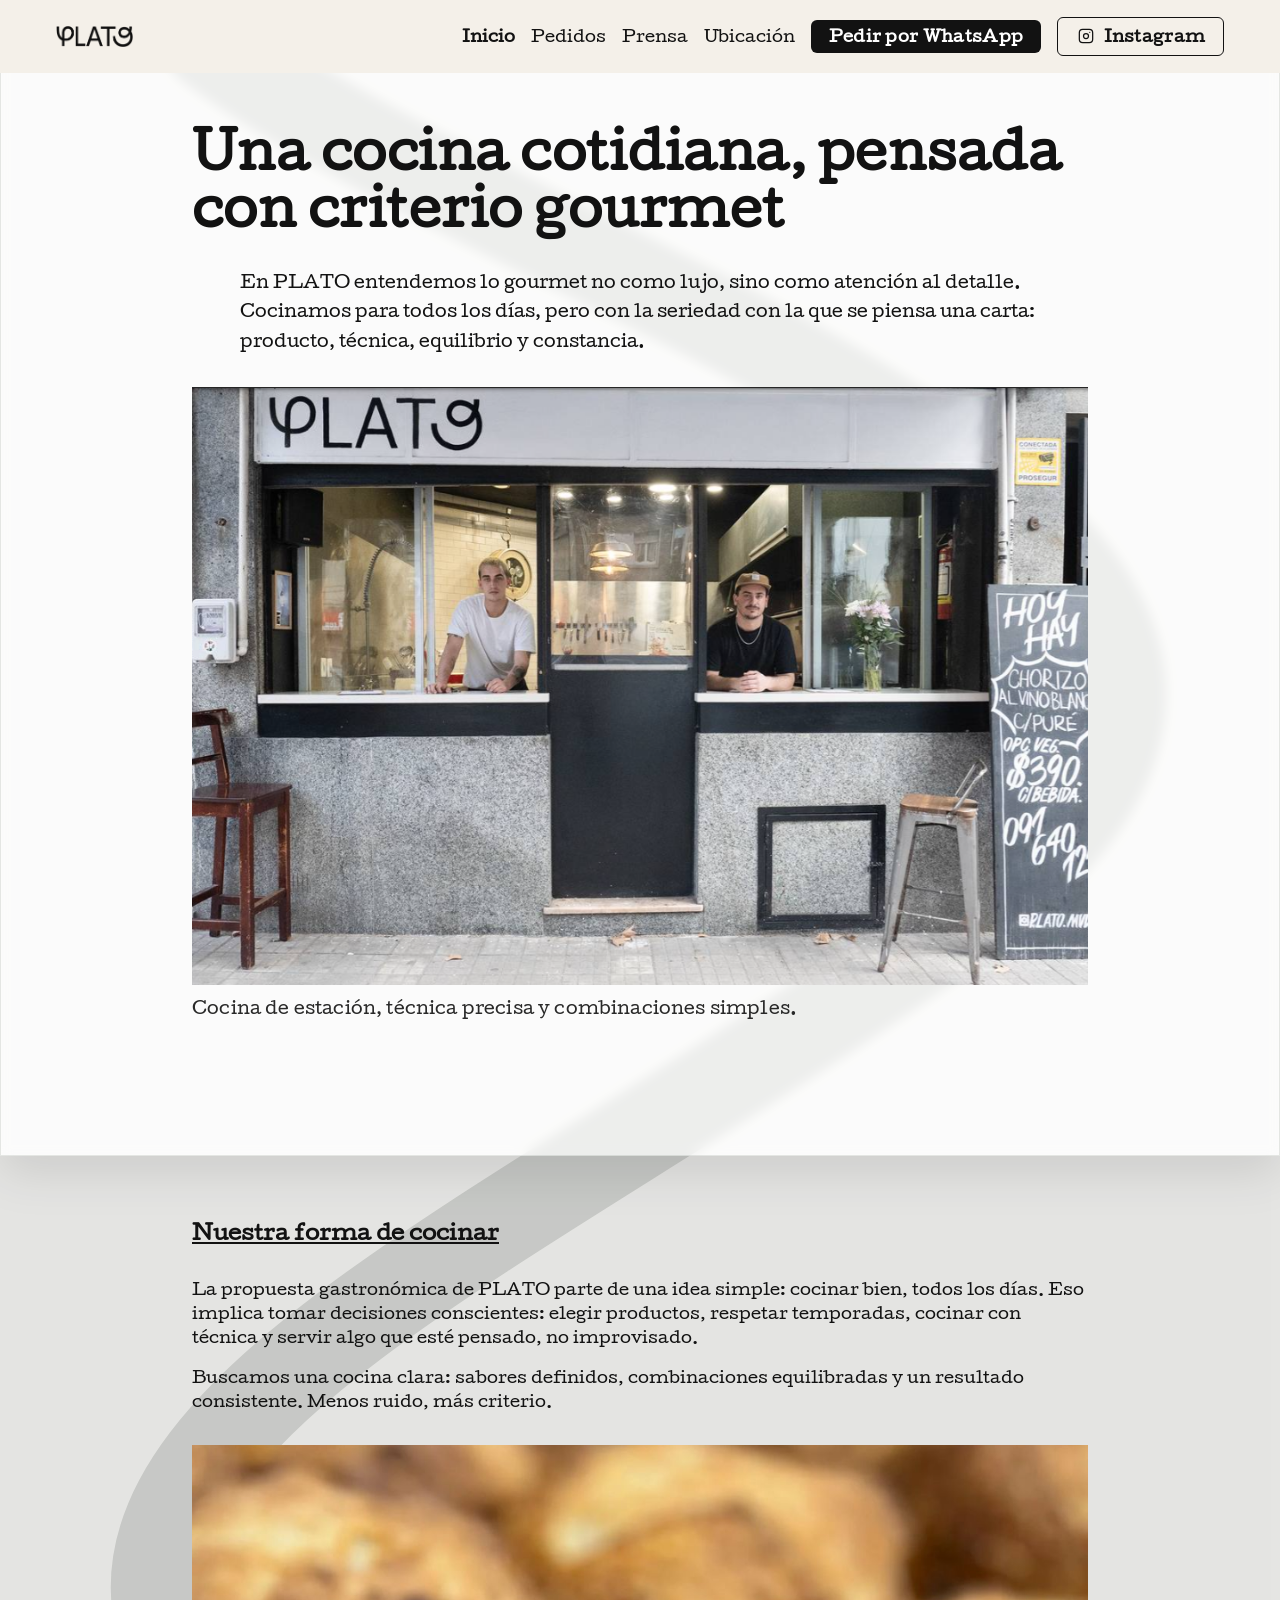
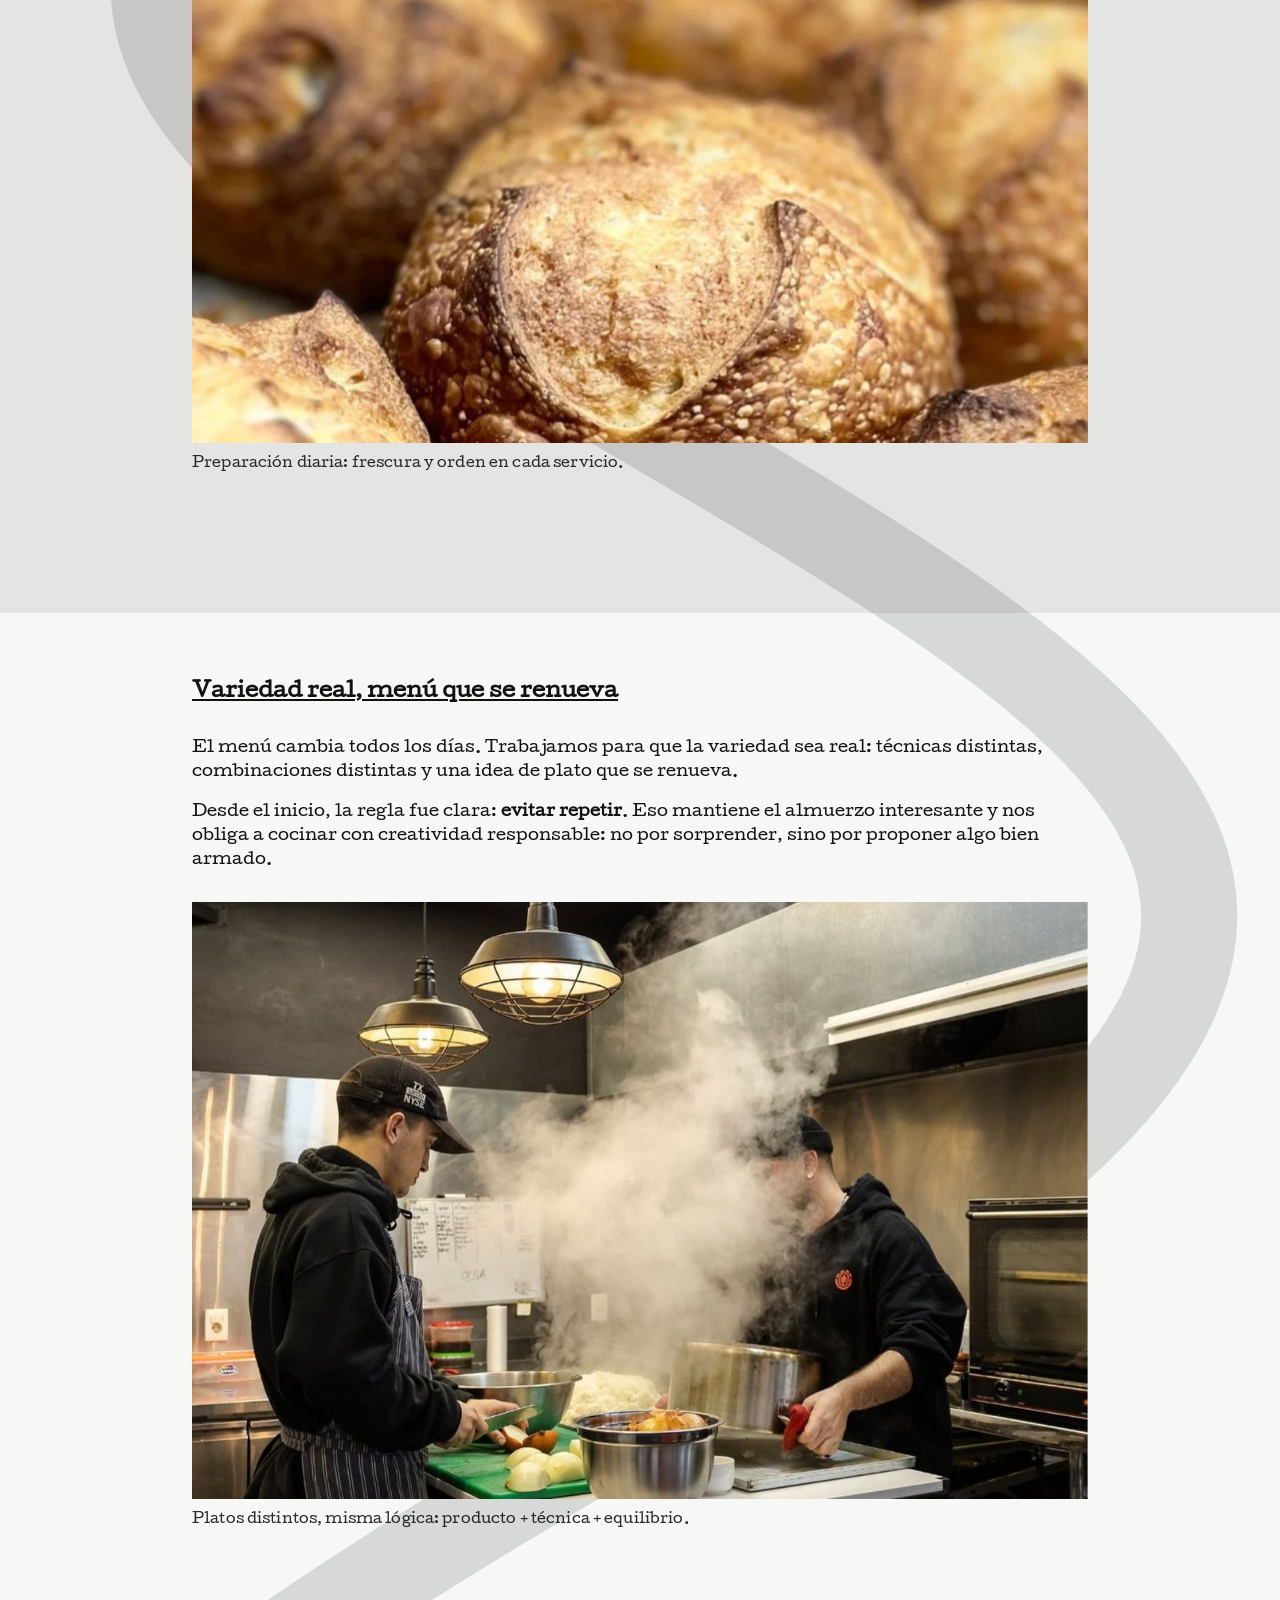
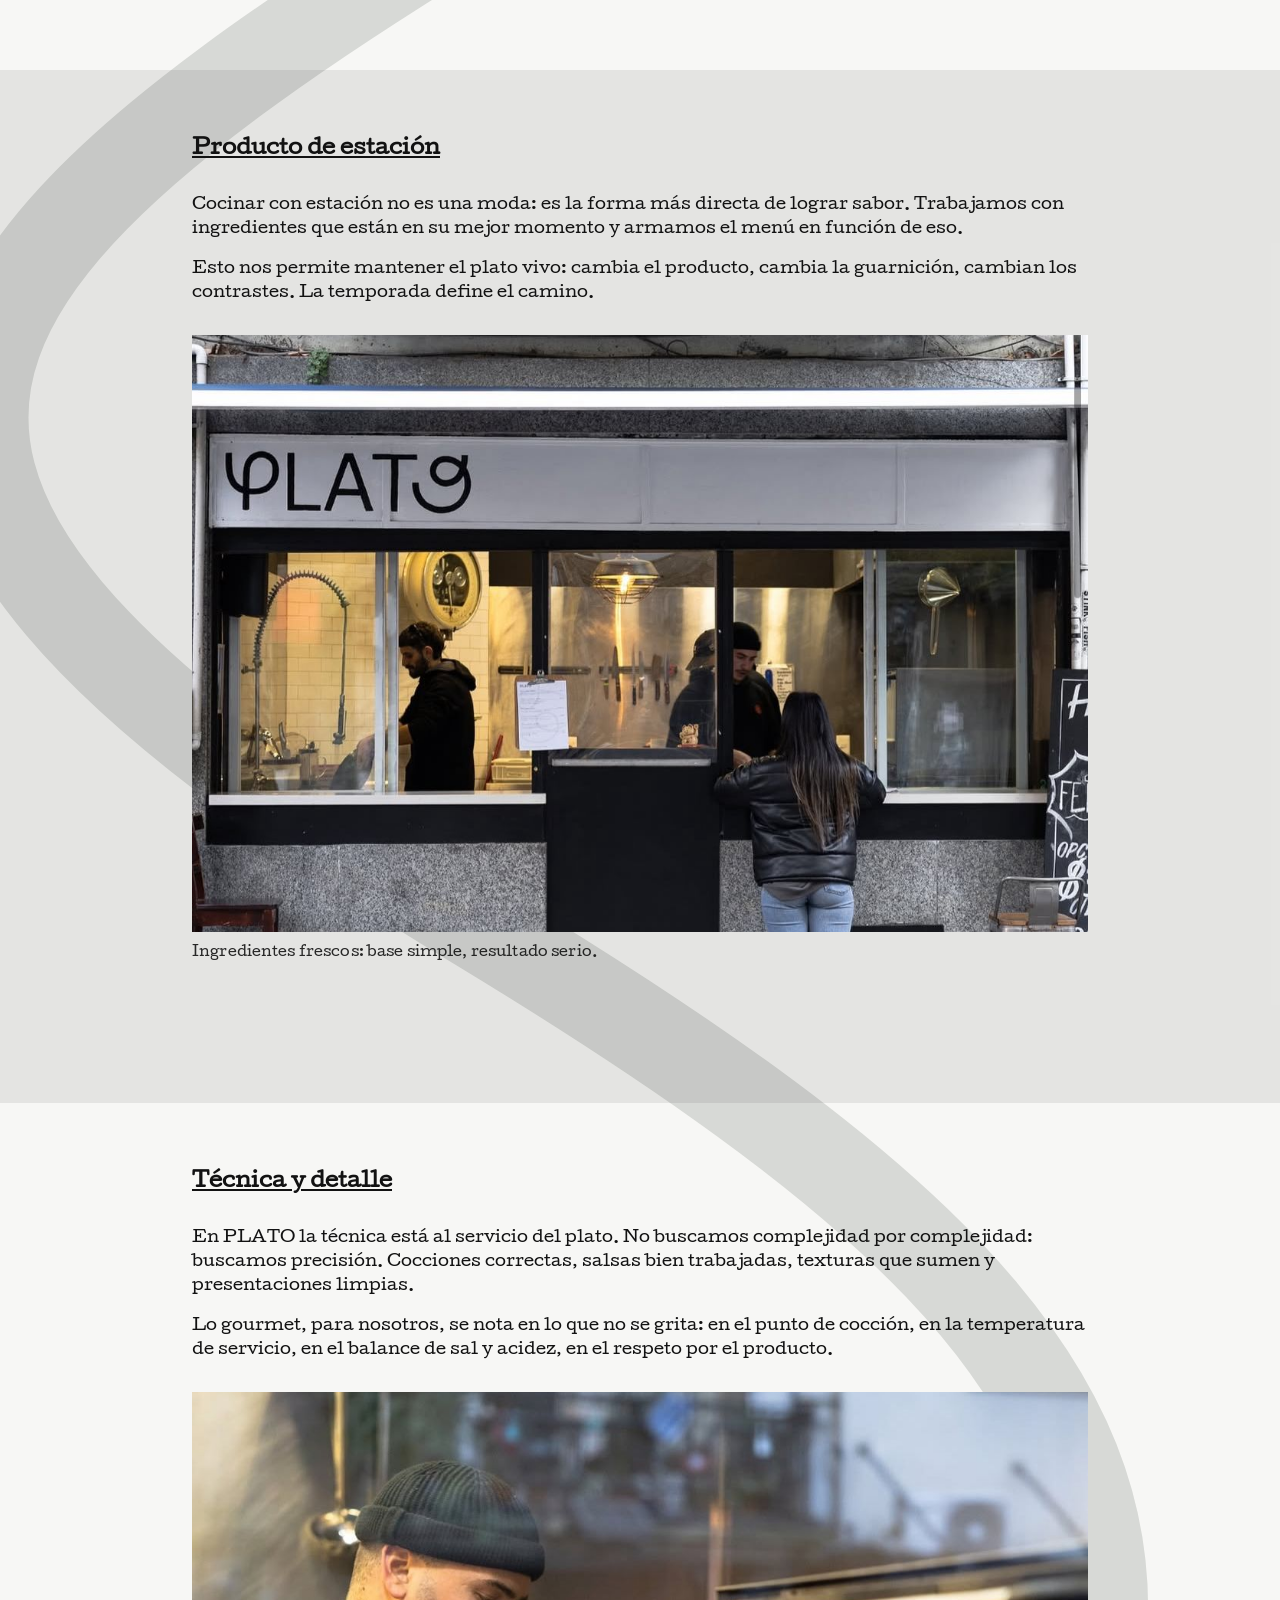
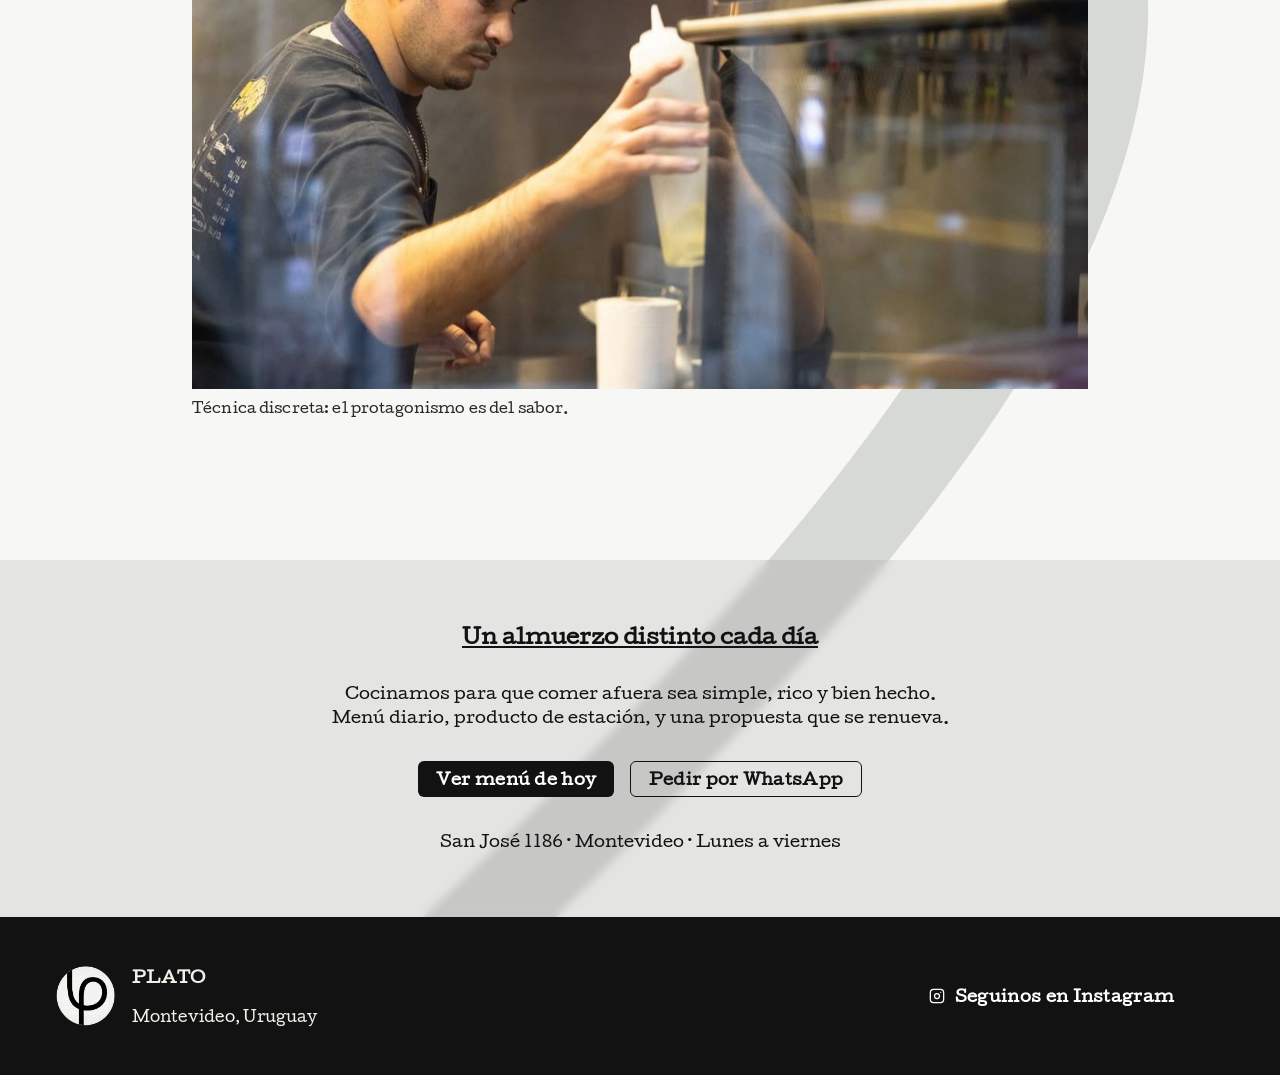
==== commit 36ab9eb1: "Update logo assets and proposal page styling" ====
--- a/page.html
+++ b/page.html
@@ -1,54 +1,66 @@
 <!doctype html>
 <html lang="es">
-  <head>
-    <meta charset="UTF-8" />
-    <meta name="viewport" content="width=device-width, initial-scale=1" />
-    <title>Propuesta gastronómica | PLATO</title>
-
-    <!-- (Opcional) Tipografía editorial -->
-    <link rel="preconnect" href="https://fonts.googleapis.com" />
-    <link rel="preconnect" href="https://fonts.gstatic.com" crossorigin />
-    <link
-      href="https://fonts.googleapis.com/css2?family=Libre+Baskerville:ital,wght@0,400;0,700;1,400&display=swap"
-      rel="stylesheet"
-    />
-
-    <!-- Tu CSS -->
-    <link rel="stylesheet" href="css/main.css" />
-    <link rel="stylesheet" href="css/overrides.css" />
-    <link rel="stylesheet" href="css/propuestapage.css" />
-  </head>
+<head>
+  <meta charset="UTF-8" />
+  <meta name="viewport" content="width=device-width, initial-scale=1.0" />
+
+  <title>PLATO | Menú diario en el Centro de Montevideo</title>
+  <meta
+    name="description"
+    content="Cocina cotidiana con criterio gourmet. Menú diario, producto de estación y una propuesta que se renueva en pleno Centro de Montevideo."
+  />
+
+  <link rel="canonical" href="https://federicochelle.github.io/plato/" />
+
+<link rel="preconnect" href="https://fonts.googleapis.com">
+<link rel="preconnect" href="https://fonts.gstatic.com" crossorigin>
+<link href="https://fonts.googleapis.com/css2?family=Cutive&display=swap" rel="stylesheet">
+
+  <link rel="icon" href="favicon.ico" />
+  <link rel="icon" type="image/png" sizes="32x32" href="favicon-32x32.png" />
+  <link rel="icon" type="image/png" sizes="16x16" href="favicon-16x16.png" />
+  <link rel="apple-touch-icon" href="apple-touch-icon.png" />
+  <link rel="manifest" href="site.webmanifest" />
+
+  <meta property="og:type" content="website" />
+  <meta property="og:locale" content="es_UY" />
+  <meta property="og:site_name" content="PLATO" />
+  <meta property="og:url" content="https://federicochelle.github.io/plato/" />
+  <meta property="og:title" content="PLATO — Un almuerzo distinto cada día" />
+  <meta
+    property="og:description"
+    content="Cocina cotidiana con criterio gourmet. Menú diario, producto de estación y una propuesta que se renueva en pleno Centro de Montevideo."
+  />
+  <meta
+    property="og:image"
+    content="https://federicochelle.github.io/plato/assets/open.jpg"
+  />
+  <meta property="og:image:width" content="1200" />
+  <meta property="og:image:height" content="630" />
+  <meta
+    property="og:image:alt"
+    content="PLATO — Cocina cotidiana con propuesta diaria en Montevideo"
+  />
+
+  <meta name="twitter:card" content="summary_large_image" />
+  <meta name="twitter:title" content="PLATO — Un almuerzo distinto cada día" />
+  <meta
+    name="twitter:description"
+    content="Cocina cotidiana con criterio gourmet. Menú diario, producto de estación y una propuesta que se renueva en pleno Centro de Montevideo."
+  />
+  <meta
+    name="twitter:image"
+    content="https://federicochelle.github.io/plato/assets/open.jpg"
+  />
+
+  <link rel="stylesheet" href="css/main.css" />
+  <link rel="stylesheet" href="css/propuestapage.css">
+</head>
 
   <body>
     <div class="page" id="top">
      <!-- Header -->
 <header class="site-header" >
-  <section class="info-strip">
-  <div class="container info-strip-inner">
-    <a
-  href="https://search.google.com/local/reviews?placeid=ChIJ72a1DeyBn5URlrzokHn5jHQ"
-  target="_blank"
-  rel="noopener"
-  class="info-item info-google"
->
- <svg
-  class="icon icon-star"
-  viewBox="0 0 24 24"
-  aria-hidden="true"
->
-  <path
-    d="M12 3l2.9 6 6.6.6-5 4.4 1.5 6.4L12 17l-6 3.4L7.5 14 2.5 9.6 9 9z"
-    fill="none"
-    stroke="currentColor"
-    stroke-width="1.6"
-  />
-</svg><strong> 4.9 en Google</strong>
-</a>
-    <span class="info-dot" aria-hidden="true"></span>
-    <span class="info-item">L–V · 11:00–16:00</span>
-    
-  </div>
-</section>
   
   <div class="container flex flex-between flex-wrap header-inner">
     <!-- Brand -->
@@ -173,11 +185,26 @@
       </a>
     </nav>
   </div>
-</header><!-- HERO -->
+</header>
+
+<svg class="bg-scribble" viewBox="0 0 1200 6000" preserveAspectRatio="none" aria-hidden="true">
+  <path id="bgScribblePath"
+    d="
+      M 200 0
+      C 500 250, 1400 500, 900 900
+      S -200 1500, 400 1900
+      S 1500 2500, 700 3000
+      S -300 3700, 450 4200
+      S 1300 5000, 300 6000
+    "
+  />
+</svg>
+
+<!-- HERO -->
 <section class="section section-propuesta-hero">
   <div class="container container-narrow stack-md">
     <header class="stack-xs">
-      <p class="text-muted">PLATO · Propuesta gastronómica</p>
+      <p class="text-muted"></p>
       <h1>Una cocina cotidiana, pensada con criterio gourmet</h1>
     </header>
 
@@ -191,7 +218,7 @@
     <!-- Imagen 1 (hero) -->
     <figure class="propuesta-media propuesta-center">
       <img
-        src="assets/plato.jpg"
+        src="assets/open.jpg"
         alt="Plato servido con presentación minimalista"
         loading="lazy"
       />
@@ -203,7 +230,7 @@
 </section>
 
 <!-- FILOSOFÍA -->
-<section class="section">
+<section class="section section-dos">
   <div class="container container-narrow stack-md">
     <h2>Nuestra forma de cocinar</h2>
 
@@ -271,7 +298,7 @@
 </section>
 
 <!-- PRODUCTO / ESTACIÓN -->
-<section class="section">
+<section class="section producto-estacion">
   <div class="container container-narrow stack-md">
     <h2>Producto de estación</h2>
 
@@ -364,13 +391,53 @@
         </section>
       </main>
 
-      <!-- FOOTER (reutilizá tu footer actual) -->
-      <footer class="footer">
-        <div class="container footer-inner">
-          <p><strong>PLATO</strong></p>
+     
+   <!-- FOOTER -->
+    <footer class="footer">
+      <div class="container footer-inner">
+        <div class="footer-brand">
+          <img
+            class="footer-logo"
+            src="assets/logo.webp"
+            alt="Plato restaurante"
+          />
+          <div>
+            <strong class="footer-name">PLATO</strong>
+            <p class="footer-muted">Montevideo, Uruguay</p>
+          </div>
+        </div>
+
+        <a
+          class="btn btn-primary "
+          href="https://www.instagram.com/plato.mvd/"
+          target="_blank"
+          rel="noopener"
+        >
+          <svg
+            class="btn-icon"
+            xmlns="http://www.w3.org/2000/svg"
+            viewBox="0 0 24 24"
+            fill="none"
+            stroke="currentColor"
+            stroke-width="1.25"
+            stroke-linecap="round"
+            stroke-linejoin="round"
+            aria-hidden="true"
+          >
+            <path stroke="none" d="M0 0h24v24H0z" fill="none" />
+            <path
+              d="M4 8a4 4 0 0 1 4 -4h8a4 4 0 0 1 4 4v8a4 4 0 0 1 -4 4h-8a4 4 0 0 1 -4 -4l0 -8"
+            />
+            <path d="M9 12a3 3 0 1 0 6 0a3 3 0 0 0 -6 0" />
+            <path d="M16.5 7.5v.01" />
+          </svg>
+          Seguinos en Instagram
+        </a>
+
       
-        </div>
-      </footer>
+      </div>
+    </footer>
+   
     </div>
 
     <!-- (Opcional) Tu JS del menú mobile si ya lo tenés -->
--- a/css/main.css
+++ b/css/main.css
@@ -18,12 +18,19 @@
    4. PAGES / SECTIONS (hero, landing)
 ========================= */
 @import "hero.css";
-@import "seccionmenu.css";
 @import "pruebasocial.css";
 @import "galeria.css";
 @import "ubicacion.css";
 @import "propuesta.css";
+@import "lineas.css";
+@import "proceso.css";
+
 /* =========================
    5. OVERRIDES / FIXES (siempre al final)
 ========================= */
 @import "overrides.css";
+@import "seccionmenu.css";
+
+.menu-card {
+  border-radius: 0;
+}
--- a/css/propuestapage.css
+++ b/css/propuestapage.css
@@ -18,8 +18,14 @@
 
 /* Hero */
 .section-propuesta-hero {
-  padding-top: clamp(2rem, 6vw, 4rem);
+  margin-top: 3rem;
+  padding-top: clamp(4rem, 6vw, 4rem);
   padding-bottom: clamp(2rem, 6vw, 4rem);
+
+  background: rgba(255, 255, 255, 0.55);
+  border: 1px solid rgba(24, 38, 24, 0.1);
+  backdrop-filter: blur(6px);
+  box-shadow: 0 18px 44px rgba(0, 0, 0, 0.1);
 }
 
 .section-propuesta-hero .text-muted {
@@ -35,15 +41,15 @@
 
 /* Lectura larga */
 .page-propuesta h2 {
-  font-size: clamp(1.5rem, 2.4vw, 2rem);
+  font-size: clamp(1.3rem, 2.4vw, 2rem);
   line-height: 1.2;
-  letter-spacing: 0.01em;
+  letter-spacing: 0.04em;
   margin-bottom: 0.25rem;
   text-decoration: underline;
 }
 
 .page-propuesta p {
-  font-size: 1.05rem;
+  font-size: 0.95rem;
   line-height: 1.85;
   color: var(--color-text-muted);
 }
@@ -52,12 +58,29 @@
   margin-top: 1rem;
 }
 
-/* Highlight */
-.section-propuesta-highlight {
-  border-top: 1px solid var(--color-border);
-  border-bottom: 1px solid var(--color-border);
+.section-dos {
+  background: rgba(0, 0, 0, 0.075);
+  transition:
+    transform var(--transition-fast),
+    box-shadow var(--transition-fast),
+    border-color var(--transition-fast);
+}
+.section-propuesta-cta {
+  backdrop-filter: blur(4px);
+  background: rgba(0, 0, 0, 0.075);
+  transition:
+    transform var(--transition-fast),
+    box-shadow var(--transition-fast),
+    border-color var(--transition-fast);
 }
 
+.producto-estacion {
+  background: rgba(0, 0, 0, 0.075);
+  transition:
+    transform var(--transition-fast),
+    box-shadow var(--transition-fast),
+    border-color var(--transition-fast);
+}
 /* =====================================================
    PROPUESTA — Imagen + caption
 ===================================================== */
@@ -90,7 +113,7 @@
 /* Responsive */
 @media (min-width: 900px) {
   .propuesta-media {
-    aspect-ratio: 200px;
+    aspect-ratio: 4/3;
   }
 
   .propuesta-center {
@@ -107,13 +130,14 @@
 
 @media (max-width: 600px) {
   .page-propuesta p {
-    font-size: 1rem;
+    font-size: 0.7rem;
     line-height: 1.75;
   }
 
   .propuesta-media figcaption {
     font-size: 0.85rem;
   }
+
   .section-propuesta-cta .actions {
     flex-direction: column;
     align-items: center;
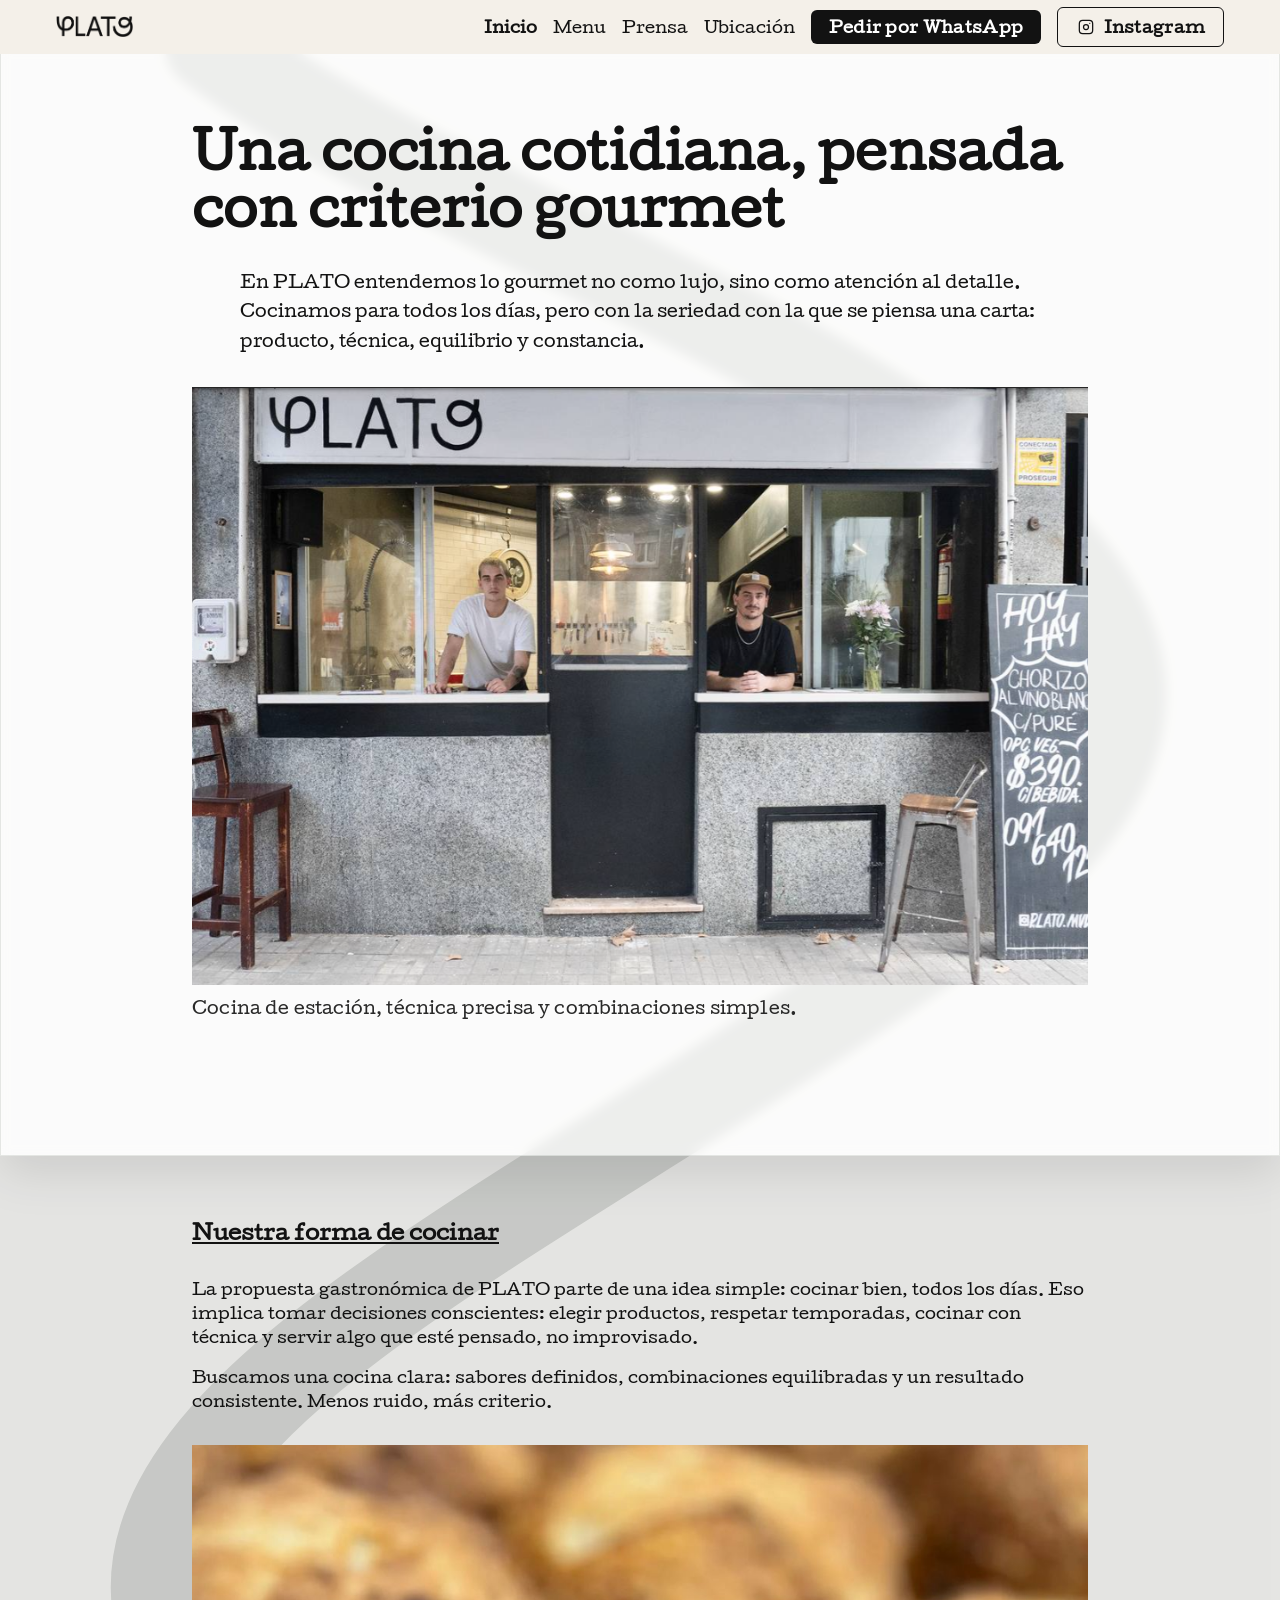
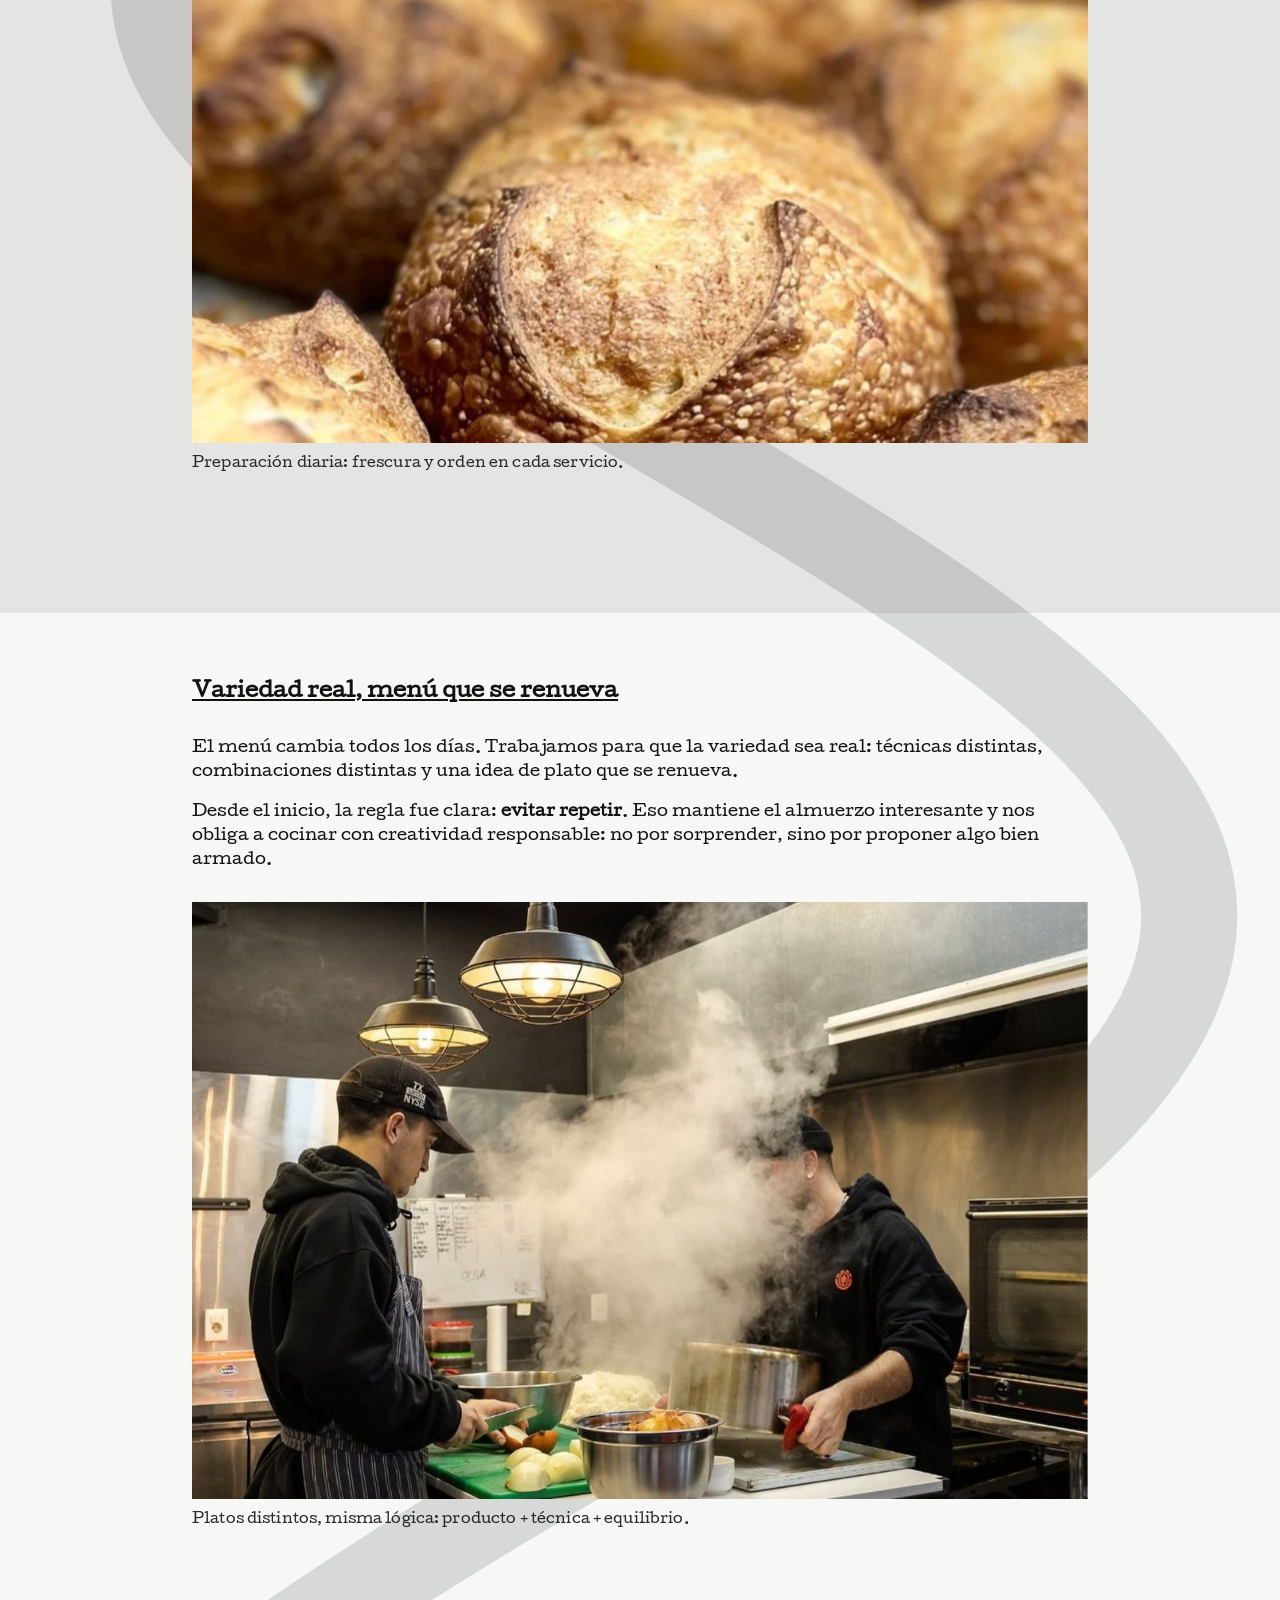
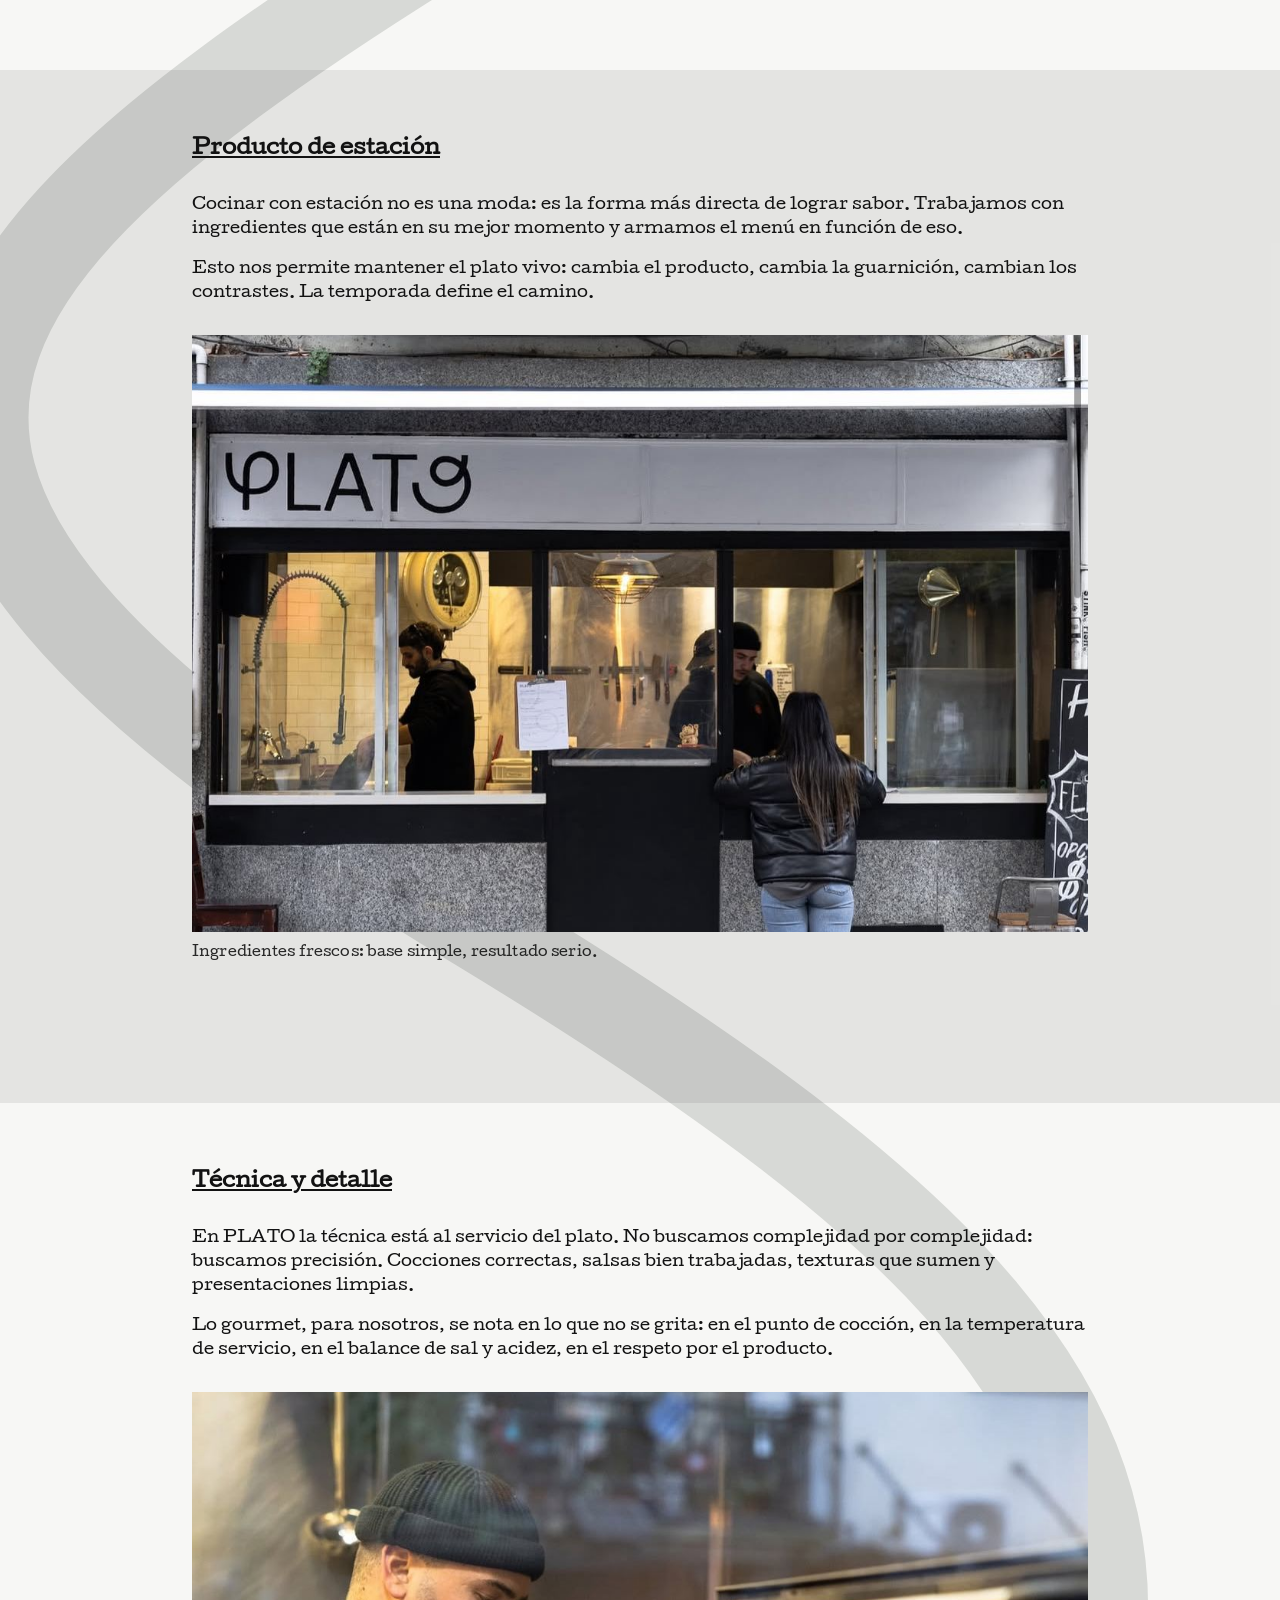
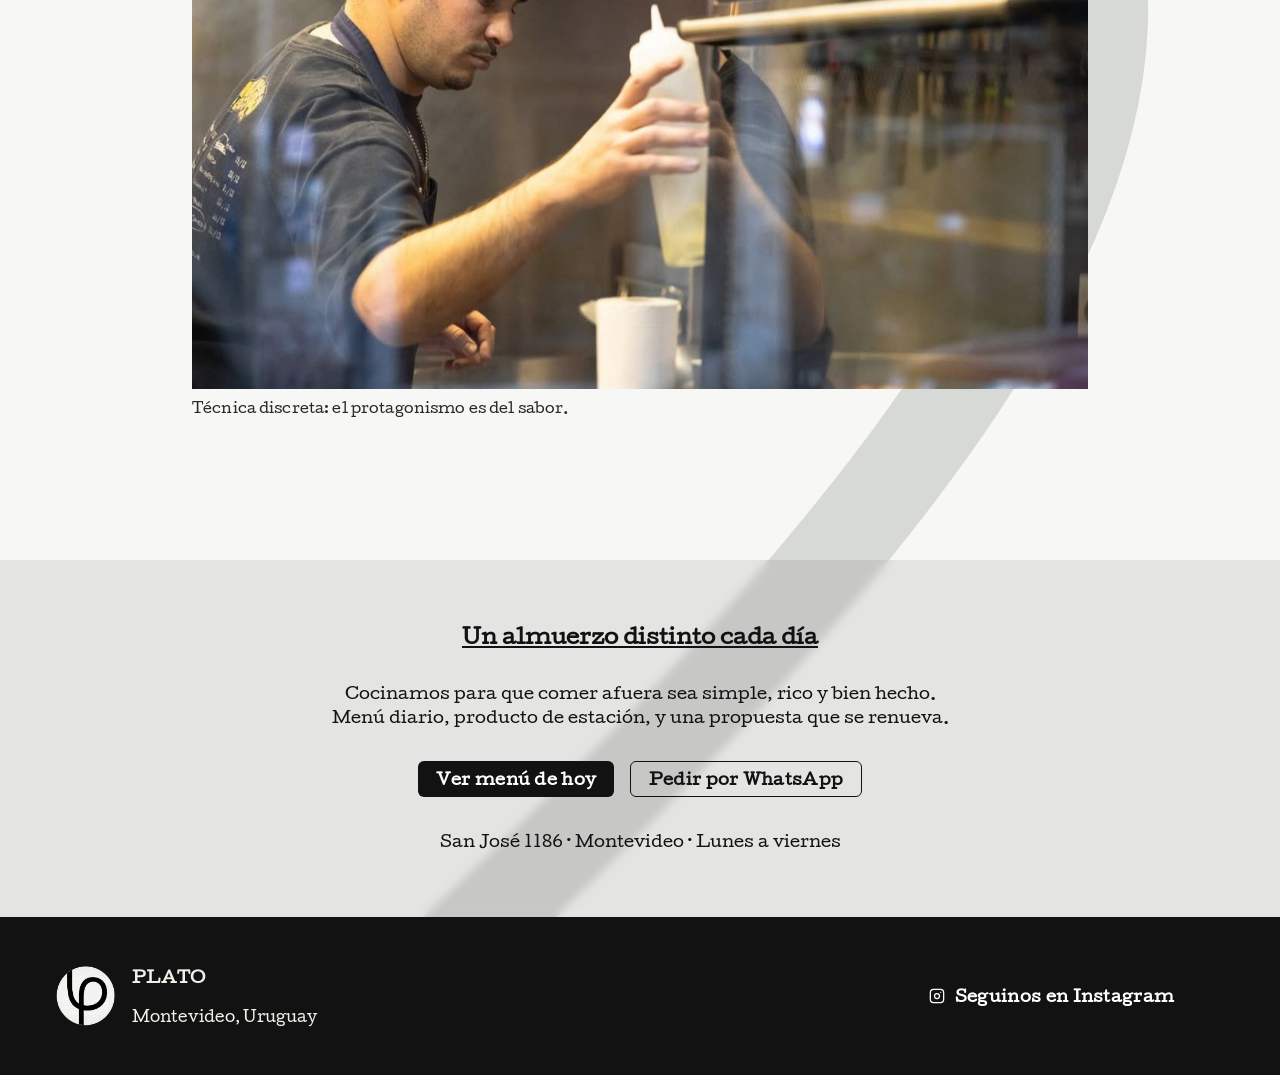
==== commit 0da3971f: "Update proposal page content" ====
--- a/page.html
+++ b/page.html
@@ -64,7 +64,7 @@
   
   <div class="container flex flex-between flex-wrap header-inner">
     <!-- Brand -->
-    <a class="brand brand-logo-only" href="#top" aria-label="PLATO – Ir al inicio">
+    <a class="brand brand-logo-only" href="index.html" aria-label="PLATO – Ir al inicio">
   <img
     class="brand-logo"
     src="assets/logo.png"
@@ -78,9 +78,11 @@
     <!-- Nav desktop -->
     <nav class="nav nav-desktop" aria-label="Navegación principal">
       <a class="nav-link" href="index.html"><strong>Inicio</strong></a>
-      <a class="nav-link" href="#pedidos">Pedidos</a>
-      <a class="nav-link" href="#prensa">Prensa</a>
-      <a class="nav-link" href="#ubicacion">Ubicación</a>
+       <a class="nav-link" href="index.html#menu" data-menu-close>Menu</a>
+      <a class="nav-link" href="index.html#prensa" data-menu-close>Prensa</a>
+      <a class="nav-link" href="index.html#ubicacion" data-menu-close>Ubicación</a>
+    
+   
 
       <!-- CTA principal -->
       <a
--- a/css/main.css
+++ b/css/main.css
@@ -34,3 +34,136 @@
 .menu-card {
   border-radius: 0;
 }
+
+#event-popup {
+  position: fixed;
+  inset: 0;
+  background: rgba(0, 0, 0, 0.75);
+  display: flex;
+  align-items: center;
+  justify-content: center;
+  padding: 24px;
+  z-index: 9999;
+
+  opacity: 0;
+  pointer-events: none;
+  transition: opacity 0.3s ease;
+}
+
+#event-popup.is-visible {
+  opacity: 1;
+  pointer-events: auto;
+}
+
+.popup-content {
+  position: relative;
+  width: min(92vw, 520px);
+  max-height: 90vh;
+  display: flex;
+  align-items: center;
+  justify-content: center;
+}
+
+.popup-flyer {
+  display: block;
+  width: 100%;
+  height: auto;
+  max-height: 90vh;
+  object-fit: contain;
+  border-radius: 8px;
+}
+
+.popup-close {
+  position: absolute;
+  top: 8px;
+  right: 8px;
+  width: 38px;
+  height: 38px;
+  border: none;
+  border-radius: 50%;
+  background: rgba(0, 0, 0, 0.85);
+  color: #fff;
+  font-size: 20px;
+  line-height: 1;
+  cursor: pointer;
+  z-index: 2;
+}
+
+/* ===============================
+   SECCIÓN EVENTO / PROPUESTA
+================================ */
+
+.section-propuesta {
+  padding: 80px 0;
+}
+
+.propuesta-grid {
+  display: grid;
+  grid-template-columns: 1fr 1fr;
+  gap: 60px;
+  align-items: center;
+}
+
+/* imagen */
+
+.propuesta-image {
+  display: flex;
+  justify-content: center;
+}
+
+.propuesta-image img {
+  width: 100%;
+  max-width: 360px;
+  height: auto;
+  border-radius: 6px;
+}
+
+/* contenido */
+
+.propuesta-content {
+  max-width: 480px;
+}
+
+.propuesta-content h2 {
+  font-size: 2rem;
+  margin-bottom: 12px;
+}
+
+.propuesta-content p {
+  font-size: 1rem;
+  line-height: 1.6;
+  margin-bottom: 12px;
+}
+
+/* botón */
+
+.propuesta-content .btn {
+  display: inline-block;
+  padding: 10px 18px;
+  background: #000;
+  color: #fff;
+  text-decoration: none;
+  border-radius: 4px;
+  font-size: 0.9rem;
+}
+
+/* ===============================
+   RESPONSIVE
+================================ */
+
+@media (max-width: 768px) {
+  .section-propuesta {
+    padding: 60px 0;
+  }
+
+  .propuesta-grid {
+    grid-template-columns: 1fr;
+    gap: 40px;
+    text-align: center;
+  }
+
+  .propuesta-image img {
+    max-width: 300px;
+    margin: auto;
+  }
+}
